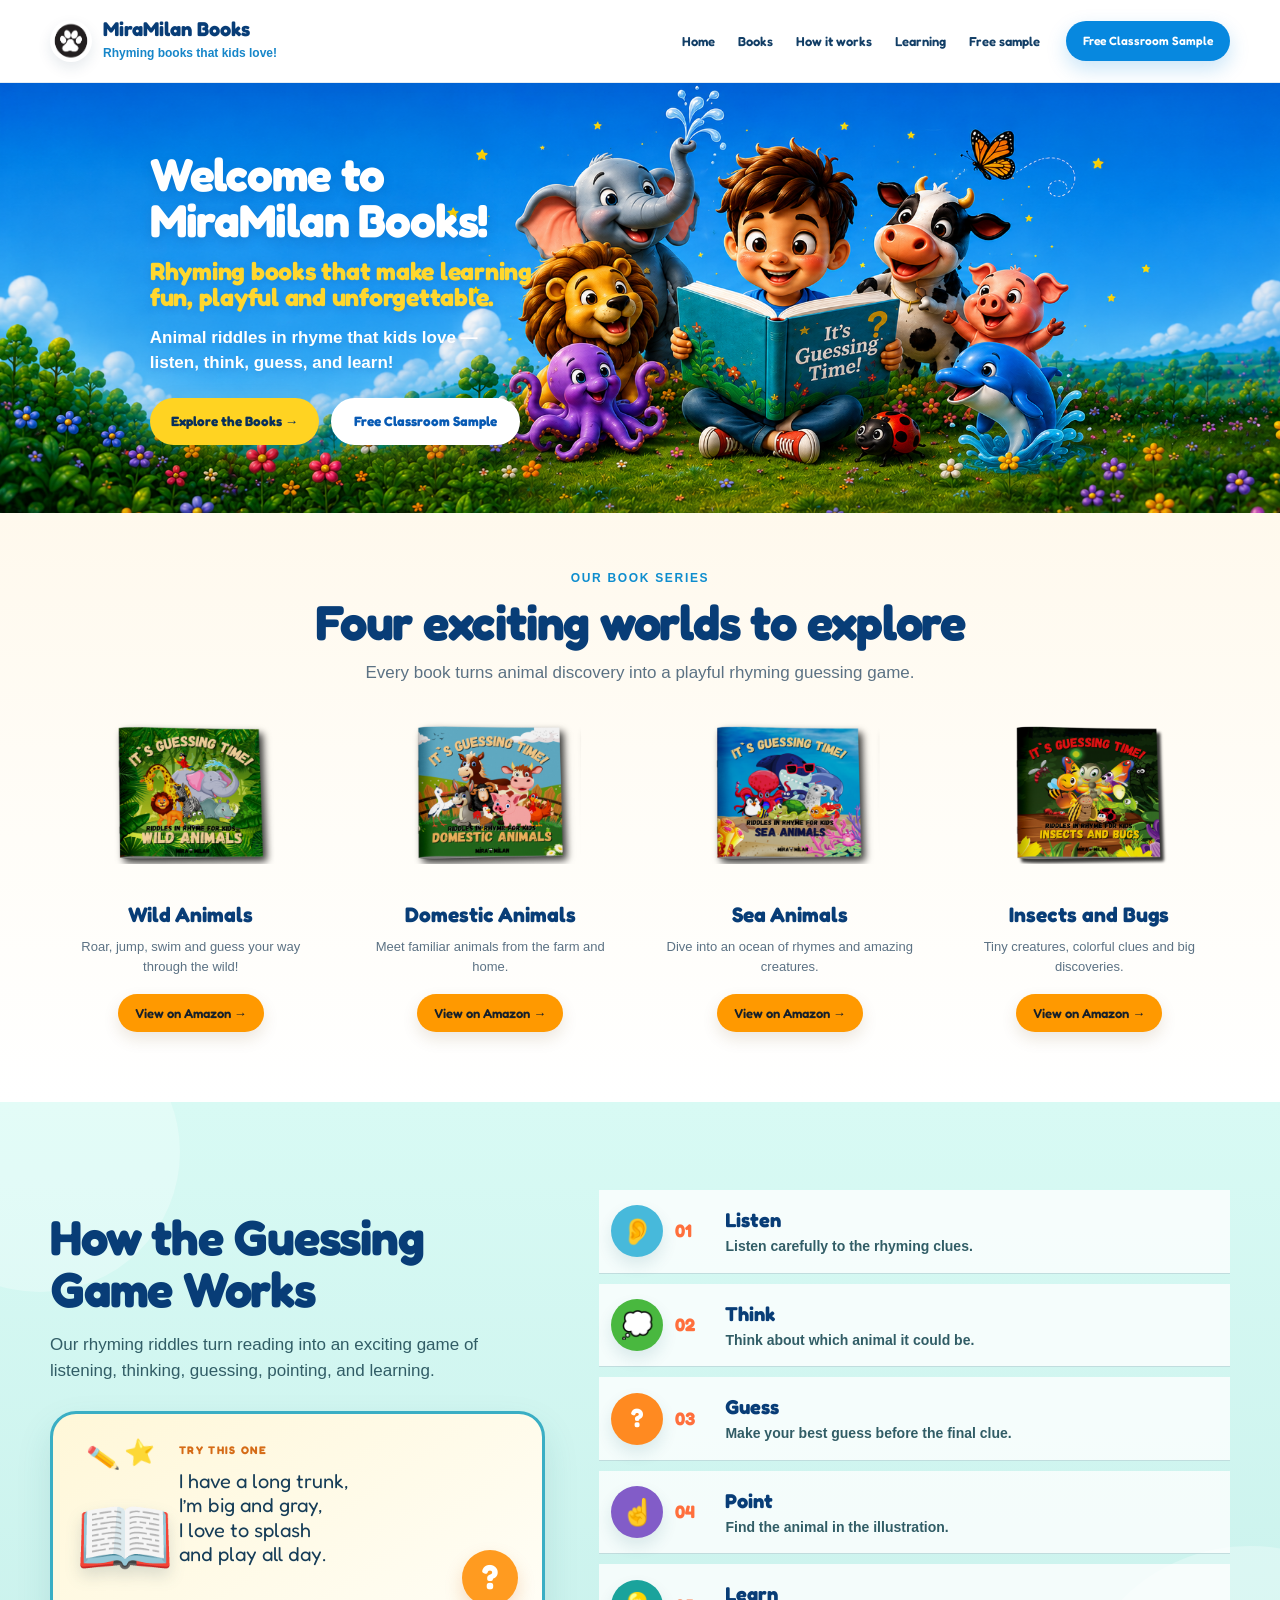
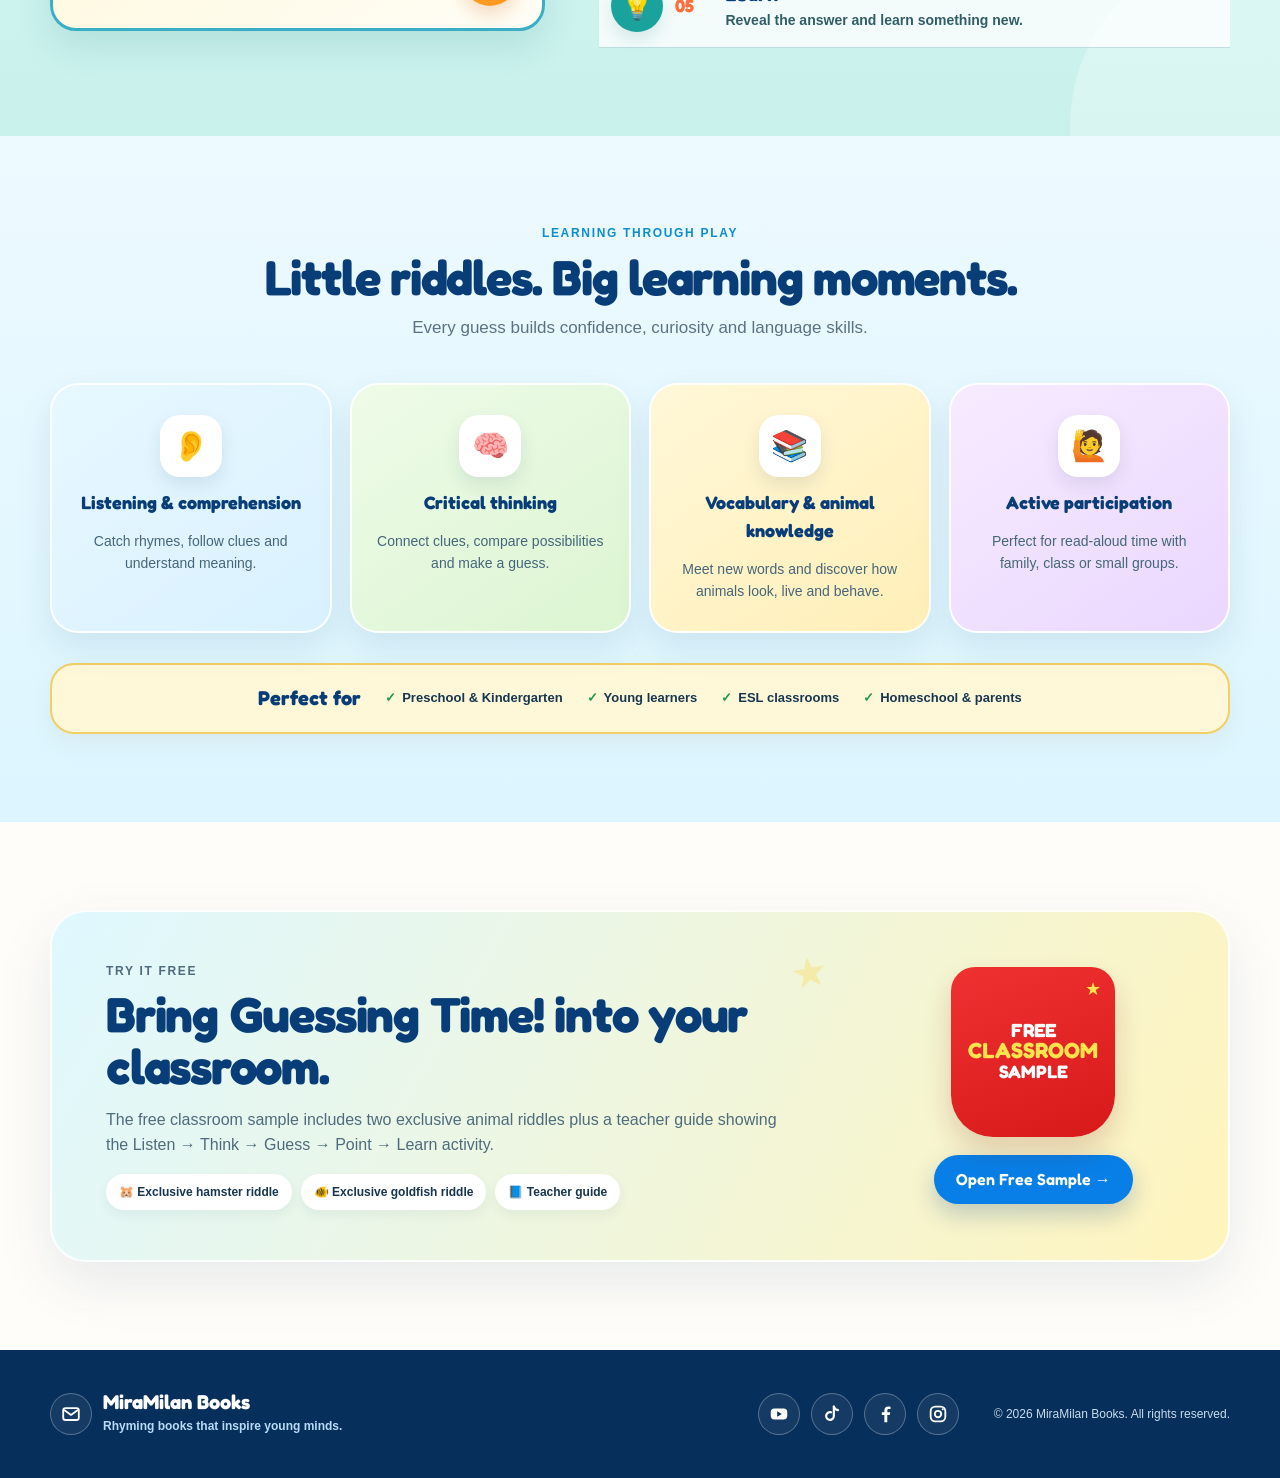
==== index.html @ 11d707a8 "Use MiraMilan logo in site header" ====
<!doctype html>
<html lang="en">
<head>
  <meta charset="utf-8">
  <meta name="viewport" content="width=device-width, initial-scale=1">
  <title>Rhyming Books for Kids | It’s Guessing Time!</title>
  <meta name="description" content="Playful rhyming animal riddles for kids. Listen, think, guess, point and learn with the It's Guessing Time! book series from MiraMilan Books.">
  <meta name="theme-color" content="#0b78d0">
  <meta property="og:title" content="It’s Guessing Time! | MiraMilan Books">
  <meta property="og:description" content="Rhyming animal riddles that turn reading time into a playful guessing game.">
  <link rel="preconnect" href="https://fonts.googleapis.com">
  <link rel="preconnect" href="https://fonts.gstatic.com" crossorigin>
  <link href="https://fonts.googleapis.com/css2?family=Fredoka:wght@500;600;700&display=swap" rel="stylesheet">
  <link rel="stylesheet" href="styles.css">
  <style>
    .hero{min-height:0;height:clamp(430px,31vw,550px);background-color:#078fe3;background-image:url("hero-welcome-final.png");background-size:110%;background-position:0% 20%;background-repeat:no-repeat;overflow:hidden}
    .hero-overlay{background:transparent}
    .hero-content{min-height:100%;height:100%;align-items:center;width:100%;max-width:none;margin:0;padding-left:clamp(148px,11.7vw,202px);padding-right:24px}
    .hero-copy{width:min(492px,33vw);padding:18px 0;transform:none}
    .hero h1{font-family:"Fredoka","Trebuchet MS",Arial,sans-serif;font-size:clamp(46px,3.6vw,60px);font-weight:700;line-height:1;margin:0;color:#fff;letter-spacing:-.025em;text-shadow:0 3px 12px rgba(0,55,120,.18)}
    .hero h2{font-family:"Fredoka","Trebuchet MS",Arial,sans-serif;font-size:clamp(24px,1.95vw,32px);font-weight:700;line-height:1.08;color:#ffd72e;margin:14px 0 15px;letter-spacing:-.01em;text-shadow:0 2px 8px rgba(0,55,120,.15)}
    .hero-text{font-size:17px;font-weight:700;line-height:1.45;max-width:440px;color:#fff;margin:0;text-shadow:0 2px 6px rgba(0,55,120,.12)}
    .hero-actions{margin:22px 0 0;gap:12px}
    .hero .button{font-family:"Fredoka","Trebuchet MS",Arial,sans-serif;font-size:13.5px;font-weight:700;min-height:47px;padding:11px 21px}
    .hero .primary{background:#ffd322;color:#082f5b;box-shadow:0 10px 24px rgba(82,75,0,.18)}
    .hero .glass{background:#fff;color:#075ab4;border:2px solid #fff;backdrop-filter:none;box-shadow:0 8px 20px rgba(0,62,130,.12)}
    .header-logo{display:block;width:42px;height:42px;flex:0 0 42px;object-fit:contain;border-radius:50%;box-shadow:0 6px 14px rgba(20,55,85,.10)}
    .playful-steps{gap:10px}
    .playful-steps article{grid-template-columns:64px 50px 1fr;padding:15px 12px;background:rgba(255,255,255,.78)}
    .playful-steps .step-icon{width:52px;height:52px;font-size:26px}
    .playful-steps i{font-size:18px;font-weight:700}
    .playful-steps b{font-size:20px;font-weight:700}
    .playful-steps p{font-size:14px;font-weight:600;line-height:1.4}
    .footer-mail-icon{flex:0 0 42px}
    @media(min-width:1001px){
      .books.section{padding:56px 0 70px}
      .books .section-head{margin-bottom:4px}
      .books .book-grid{margin-top:0}
      .books .cover-link{height:205px;max-width:340px;overflow:visible}
      .books .book-cover-image{max-height:none;height:590px;width:auto;transform:translateX(10px)}
      .books .cover-link:hover .book-cover-image{transform:translateX(10px) translateY(-6px) scale(1.01)}
      .books .book-card h3{margin:4px 0 5px}
    }
    @media(max-width:1000px){.hero{height:520px;background-position:57% center}.hero-content{width:min(1180px,calc(100% - 38px));max-width:1180px;margin:auto;padding-left:0;padding-right:0}.hero-copy{width:44%;max-width:440px;transform:none}.hero h1{font-size:46px}.hero h2{font-size:26px}.hero-text{font-size:16px}.hero-overlay{background:linear-gradient(90deg,rgba(0,106,205,.16),rgba(0,106,205,.03) 48%,transparent 68%)}}
    @media(max-width:680px){.header-logo{width:36px;height:36px;flex-basis:36px}.hero{height:620px;background-size:auto 100%;background-position:62% center}.hero-overlay{background:linear-gradient(180deg,rgba(0,93,181,.82) 0%,rgba(0,93,181,.67) 48%,rgba(0,93,181,.22) 75%,transparent 100%)}.hero-content{align-items:flex-start}.hero-copy{width:100%;max-width:390px;padding-top:58px}.hero h1{font-size:42px}.hero h2{font-size:26px}.hero-text{font-size:16px}.hero-actions .button{width:auto;max-width:none}.playful-steps article{grid-template-columns:54px 42px 1fr;padding:12px 6px}.playful-steps .step-icon{width:44px;height:44px;font-size:22px}.playful-steps b{font-size:18px}.playful-steps p{font-size:13px}}
  </style>
</head>
<body>
<a class="skip-link" href="#main">Skip to content</a>
<header class="site-header">
  <div class="wrap nav-wrap">
    <a class="brand" href="#top" aria-label="MiraMilan Books home">
      <img class="header-logo" src="miramilan-logo.png.png" alt="" aria-hidden="true">
      <span><strong>MiraMilan Books</strong><small>Rhyming books that kids love!</small></span>
    </a>
    <nav aria-label="Primary navigation">
      <a href="#top">Home</a><a href="#books">Books</a><a href="#how">How it works</a><a href="#learning">Learning</a><a href="#sample">Free sample</a>
    </nav>
    <a class="nav-cta" href="#sample">Free Classroom Sample</a>
  </div>
</header>

<main id="main">
<section class="hero" id="top">
  <div class="hero-overlay"></div>
  <div class="wrap hero-content">
    <div class="hero-copy">
      <h1>Welcome to<br>MiraMilan Books!</h1>
      <h2>Rhyming books that make learning fun, playful and unforgettable.</h2>
      <p class="hero-text">Animal riddles in rhyme that kids love —<br>listen, think, guess, and learn!</p>
      <div class="hero-actions">
        <a class="button primary" href="#books">Explore the Books →</a>
        <a class="button glass" href="#sample">Free Classroom Sample</a>
      </div>
    </div>
  </div>
</section>

<section class="books section" id="books">
  <div class="wrap">
    <div class="section-head"><p>OUR BOOK SERIES</p><h2>Four exciting worlds to explore</h2><span>Every book turns animal discovery into a playful rhyming guessing game.</span></div>
    <div class="book-grid" id="book-grid"></div>
  </div>
</section>

<section class="how section" id="how">
  <div class="wrap how-playful">
    <div class="how-intro">
      <h2>How the Guessing Game Works</h2>
      <p class="lead">Our rhyming riddles turn reading into an exciting game of listening, thinking, guessing, pointing, and learning.</p>
      <div class="how-scene" aria-label="Example animal riddle">
        <div class="book-emoji" aria-hidden="true">📖</div>
        <div class="scene-riddle">
          <small>TRY THIS ONE</small>
          <p>I have a long trunk,<br>I’m big and gray,<br>I love to splash<br>and play all day.</p>
          <strong>?</strong>
        </div>
        <div class="scene-tools" aria-hidden="true">✏️ ⭐</div>
      </div>
    </div>
    <div class="step-list playful-steps">
      <article><span class="step-icon listen" aria-hidden="true">👂</span><i>01</i><div><b>Listen</b><p>Listen carefully to the rhyming clues.</p></div></article>
      <article><span class="step-icon think" aria-hidden="true">💭</span><i>02</i><div><b>Think</b><p>Think about which animal it could be.</p></div></article>
      <article><span class="step-icon guess" aria-hidden="true">?</span><i>03</i><div><b>Guess</b><p>Make your best guess before the final clue.</p></div></article>
      <article><span class="step-icon point" aria-hidden="true">☝️</span><i>04</i><div><b>Point</b><p>Find the animal in the illustration.</p></div></article>
      <article><span class="step-icon learn" aria-hidden="true">💡</span><i>05</i><div><b>Learn</b><p>Reveal the answer and learn something new.</p></div></article>
    </div>
  </div>
</section>

<section class="learning section" id="learning">
  <div class="wrap">
    <div class="section-head"><p>LEARNING THROUGH PLAY</p><h2>Little riddles. Big learning moments.</h2><span>Every guess builds confidence, curiosity and language skills.</span></div>
    <div class="learning-grid">
      <article><span class="learning-icon" aria-hidden="true">👂</span><h3>Listening & comprehension</h3><p>Catch rhymes, follow clues and understand meaning.</p></article>
      <article><span class="learning-icon" aria-hidden="true">🧠</span><h3>Critical thinking</h3><p>Connect clues, compare possibilities and make a guess.</p></article>
      <article><span class="learning-icon" aria-hidden="true">📚</span><h3>Vocabulary & animal knowledge</h3><p>Meet new words and discover how animals look, live and behave.</p></article>
      <article><span class="learning-icon" aria-hidden="true">🙋</span><h3>Active participation</h3><p>Perfect for read-aloud time with family, class or small groups.</p></article>
    </div>
    <div class="perfect"><strong>Perfect for</strong><span>Preschool & Kindergarten</span><span>Young learners</span><span>ESL classrooms</span><span>Homeschool & parents</span></div>
  </div>
</section>

<section class="sample section" id="sample">
  <div class="wrap sample-box">
    <div>
      <p class="eyebrow">TRY IT FREE</p>
      <h2>Bring Guessing Time! into your classroom.</h2>
      <p>The free classroom sample includes two exclusive animal riddles plus a teacher guide showing the Listen → Think → Guess → Point → Learn activity.</p>
      <div class="sample-tags"><span>🐹 Exclusive hamster riddle</span><span>🐠 Exclusive goldfish riddle</span><span>📘 Teacher guide</span></div>
    </div>
    <div class="sample-action">
      <div class="sample-sheet"><small>FREE</small><b>CLASSROOM</b><strong>SAMPLE</strong><em>★</em></div>
      <a class="button primary" href="free-classroom-sample.pdf.pdf" target="_blank" rel="noopener">Open Free Sample →</a>
    </div>
  </div>
</section>
</main>

<footer>
  <div class="wrap footer-grid">
    <div class="brand footer-brand">
      <a class="social-icon footer-mail-icon" href="mailto:miramilanbooks@gmail.com" aria-label="Email MiraMilan Books" title="Email MiraMilan Books">
        <svg viewBox="0 0 24 24" aria-hidden="true"><rect x="3.5" y="5.5" width="17" height="13" rx="2.5" fill="none" stroke="currentColor" stroke-width="2"/><path d="M5 8l7 5 7-5" fill="none" stroke="currentColor" stroke-width="2" stroke-linecap="round" stroke-linejoin="round"/></svg>
      </a>
      <span><strong>MiraMilan Books</strong><small>Rhyming books that inspire young minds.</small></span>
    </div>
    <div class="social-links" aria-label="MiraMilan Books social media">
      <a class="social-icon" href="https://www.youtube.com/@MiraMilanKidsSongs/shorts" target="_blank" rel="noopener noreferrer" aria-label="YouTube" title="YouTube">
        <svg viewBox="0 0 24 24" aria-hidden="true"><rect x="3" y="6" width="18" height="12" rx="4" fill="currentColor"/><path d="M10 9l5 3-5 3z" fill="#072f5b"/></svg>
      </a>
      <a class="social-icon" href="https://www.tiktok.com/@miramilan_kids_songs" target="_blank" rel="noopener noreferrer" aria-label="TikTok" title="TikTok">
        <svg viewBox="0 0 24 24" aria-hidden="true"><path d="M14 4v10.2a4.2 4.2 0 1 1-3.1-4.05" fill="none" stroke="currentColor" stroke-width="2.4" stroke-linecap="round"/><path d="M14 4c.8 2.3 2.2 3.5 4.5 3.8" fill="none" stroke="currentColor" stroke-width="2.4" stroke-linecap="round"/></svg>
      </a>
      <a class="social-icon" href="https://www.facebook.com/people/Mira-Milan-Books/61555960477186/" target="_blank" rel="noopener noreferrer" aria-label="Facebook" title="Facebook">
        <svg viewBox="0 0 24 24" aria-hidden="true"><path d="M14.5 21v-8h2.7l.4-3h-3.1V8.1c0-.9.3-1.5 1.6-1.5H18V4a25 25 0 0 0-2.5-.1c-2.5 0-4.2 1.5-4.2 4.3V10H8.5v3h2.8v8z" fill="currentColor"/></svg>
      </a>
      <a class="social-icon" href="https://www.instagram.com/miramilan_kids_songs_books/" target="_blank" rel="noopener noreferrer" aria-label="Instagram" title="Instagram">
        <svg viewBox="0 0 24 24" aria-hidden="true"><rect x="4" y="4" width="16" height="16" rx="5" fill="none" stroke="currentColor" stroke-width="2"/><circle cx="12" cy="12" r="3.5" fill="none" stroke="currentColor" stroke-width="2"/><circle cx="17.2" cy="6.8" r="1.1" fill="currentColor"/></svg>
      </a>
    </div>
    <p>© <span id="year"></span> MiraMilan Books. All rights reserved.</p>
  </div>
</footer>
<script src="script.js"></script>
</body>
</html>
---- styles.css ----
:root{
  --navy:#083d77;
  --blue:#0788df;
  --blue2:#19b6ef;
  --orange:#ff9518;
  --cream:#fffaf0;
  --sky:#eaf8ff;
  --ink:#17364f;
  --muted:#5c7284;
  --yellow:#ffd84d;
  --mint:#c8f3e9;
  --shadow:0 18px 45px rgba(18,55,88,.14)
}
*{box-sizing:border-box}
html{scroll-behavior:smooth;scroll-padding-top:82px}
body{margin:0;font-family:"Trebuchet MS","Segoe UI",Arial,sans-serif;color:var(--ink);line-height:1.55;background:#fff}
a{color:inherit}
.wrap{width:min(1180px,calc(100% - 38px));margin:auto}
.skip-link{position:absolute;left:-9999px}
.skip-link:focus{left:16px;top:16px;z-index:100;background:#fff;padding:10px 14px;border-radius:8px}
.site-header{position:sticky;top:0;z-index:30;background:rgba(255,255,255,.97);backdrop-filter:blur(12px);border-bottom:1px solid #e4edf4;box-shadow:0 4px 20px rgba(20,55,85,.04)}
.nav-wrap{min-height:82px;display:flex;align-items:center;gap:26px}
.brand{display:flex;align-items:center;gap:11px;text-decoration:none;margin-right:auto}
.brand-mark{width:42px;height:42px;display:grid;place-items:center;border-radius:50%;background:var(--yellow);color:var(--navy);font-family:"Fredoka","Trebuchet MS",Arial,sans-serif;font-size:25px;font-weight:700;box-shadow:0 6px 14px rgba(255,189,0,.22)}
.brand strong{display:block;color:var(--navy);font-family:"Fredoka","Trebuchet MS",Arial,sans-serif;font-size:20px;line-height:1;font-weight:700}
.brand small{display:block;color:#1686c9;font-weight:800;margin-top:5px;font-size:12px}
nav{display:flex;gap:23px}
nav a{text-decoration:none;font-family:"Fredoka","Trebuchet MS",Arial,sans-serif;font-size:13px;font-weight:600;color:#123e66;transition:.2s}
nav a:hover{color:var(--blue)}
.nav-cta{background:var(--blue);color:#fff;text-decoration:none;font-family:"Fredoka","Trebuchet MS",Arial,sans-serif;font-weight:600;padding:11px 17px;border-radius:999px;font-size:12px;box-shadow:0 8px 20px rgba(7,136,223,.22);transition:.2s}
.nav-cta:hover{transform:translateY(-1px);background:#0679c9}
.hero{position:relative;min-height:670px;background-color:#118fdd;background-image:url("hero-welcome.png.png");background-size:auto 100%;background-position:right center;background-repeat:no-repeat;overflow:hidden}
.hero-overlay{position:absolute;inset:0;background:linear-gradient(90deg,rgba(4,77,151,.94) 0%,rgba(5,102,187,.82) 27%,rgba(0,114,213,.30) 51%,rgba(0,80,150,.05) 68%,rgba(0,0,0,0) 79%)}
.hero-content{position:relative;z-index:2;min-height:670px;display:flex;align-items:center}
.hero-copy{width:min(570px,50%);padding:42px 0}
.kicker,.eyebrow,.section-head p{font-size:12px;letter-spacing:.14em;font-weight:900;color:#0e8dce;margin:0 0 9px}
.hero .kicker{color:#cfefff}
.hero h1,.hero h2,.section-head h2,.how h2,.sample h2,.book-card h3,.learning-grid h3,.step-list b,.perfect strong{
  font-family:"Fredoka","Trebuchet MS",Arial,sans-serif
}
.hero h1{font-size:clamp(52px,5.5vw,78px);line-height:.94;margin:0;color:#fff;letter-spacing:-.045em;text-shadow:0 3px 14px rgba(0,39,87,.18)}
.hero h2{font-size:clamp(30px,3vw,44px);color:#ffd64c;margin:16px 0 20px;line-height:1.02;text-shadow:0 2px 8px rgba(0,39,87,.16)}
.hero-text{font-size:18px;max-width:540px;color:#f4fbff;margin:0}
.hero-actions{display:flex;gap:12px;flex-wrap:wrap;margin:28px 0 22px}
.button{display:inline-flex;align-items:center;justify-content:center;min-height:49px;padding:12px 22px;border-radius:999px;text-decoration:none;font-family:"Fredoka","Trebuchet MS",Arial,sans-serif;font-weight:600;transition:.2s}
.button:hover{transform:translateY(-2px)}
.primary{background:#087fe6;color:#fff;box-shadow:0 10px 25px rgba(0,64,135,.24)}
.hero .primary{background:#ff9518;color:#fff}
.glass{background:rgba(255,255,255,.16);color:#fff;border:2px solid rgba(255,255,255,.72);backdrop-filter:blur(6px)}
.section{padding:88px 0}
.section-head{text-align:center;max-width:780px;margin:0 auto 42px}
.section-head h2,.how h2,.sample h2{font-size:clamp(34px,4vw,49px);font-weight:700;line-height:1.05;color:var(--navy);margin:5px 0 12px;letter-spacing:-.025em}
.section-head span,.lead{color:var(--muted);font-size:17px}

/* Books */
.books{background:linear-gradient(180deg,#fff9ed 0%,#fffdf8 55%,#fff 100%)}
.book-grid{display:grid;grid-template-columns:repeat(4,1fr);gap:18px;align-items:start}
.book-card{text-align:center;display:flex;flex-direction:column;align-items:center;min-width:0}
.cover-link{display:flex;width:100%;max-width:315px;height:435px;align-items:center;justify-content:center;text-decoration:none;background:transparent}
.book-cover-image{display:block;max-width:100%;max-height:100%;width:auto;height:auto;object-fit:contain;background:transparent;border:0;border-radius:0;box-shadow:none;transition:transform .25s ease}
.cover-link:hover .book-cover-image{transform:translateY(-7px) scale(1.015)}
.book-card h3{margin:16px 0 5px;color:var(--navy);font-size:21px;font-weight:700}
.book-card p{margin:0;max-width:250px;color:var(--muted);font-size:13px;min-height:42px}
.book-buy{display:inline-flex;margin-top:15px;padding:9px 17px;border-radius:999px;background:#ff9900;color:#17202a;text-decoration:none;font-family:"Fredoka","Trebuchet MS",Arial,sans-serif;font-size:13px;font-weight:600;box-shadow:0 7px 16px rgba(105,70,15,.13);transition:.2s}
.book-buy:hover{transform:translateY(-2px);box-shadow:0 10px 22px rgba(105,70,15,.2)}

/* How it works */
.how{background:linear-gradient(180deg,#d8faf4 0%,#c9f1ec 100%);position:relative;overflow:hidden}
.how:before,.how:after{content:"";position:absolute;border-radius:50%;background:rgba(255,255,255,.28);pointer-events:none}
.how:before{width:280px;height:280px;left:-100px;top:-90px}
.how:after{width:360px;height:360px;right:-150px;bottom:-170px}
.how-playful{position:relative;z-index:1;display:grid;grid-template-columns:.88fr 1.12fr;gap:54px;align-items:center}
.how-intro h2{max-width:470px;margin-bottom:14px}
.how-intro .lead{max-width:470px;color:#315d66}
.how-scene{margin-top:26px;position:relative;min-height:220px;background:linear-gradient(145deg,#fff7d8,#fffef7);border:3px solid #3aaec4;border-radius:26px;padding:28px 24px 24px 126px;box-shadow:0 16px 35px rgba(25,105,117,.13);overflow:hidden}
.book-emoji{position:absolute;left:22px;bottom:28px;font-size:80px;filter:drop-shadow(0 8px 8px rgba(30,70,80,.16))}
.scene-riddle small{display:block;font-family:"Fredoka","Trebuchet MS",Arial,sans-serif;font-size:11px;font-weight:700;letter-spacing:.12em;color:#d56b16}
.scene-riddle p{font-family:"Fredoka","Trebuchet MS",Arial,sans-serif;font-size:20px;line-height:1.22;color:#163d58;margin:10px 0 0}
.scene-riddle strong{position:absolute;right:24px;bottom:22px;width:56px;height:56px;display:grid;place-items:center;border-radius:50%;background:#ff9b20;color:#fff;font-family:"Fredoka","Trebuchet MS",Arial,sans-serif;font-size:34px;box-shadow:0 9px 18px rgba(214,101,20,.22)}
.scene-tools{position:absolute;left:34px;top:22px;font-size:25px;transform:rotate(-9deg)}
.playful-steps{display:grid;gap:8px}
.playful-steps article{display:grid;grid-template-columns:58px 46px 1fr;align-items:center;background:rgba(255,255,255,.7);border:0;border-bottom:1px solid rgba(7,107,116,.22);border-radius:0;padding:12px 8px;box-shadow:none;transition:.2s}
.playful-steps article:hover{transform:translateX(5px);background:rgba(255,255,255,.9)}
.step-icon{width:46px;height:46px;border-radius:50%;display:grid;place-items:center;font-size:24px;box-shadow:0 8px 16px rgba(24,90,105,.12)}
.step-icon.listen{background:#47b9db}
.step-icon.think{background:#49b83f}
.step-icon.guess{background:#ff8a21;color:#fff;font-family:"Fredoka","Trebuchet MS",Arial,sans-serif;font-weight:700;font-size:28px}
.step-icon.point{background:#825cc8}
.step-icon.learn{background:#1aa39c}
.playful-steps i{font-style:normal;font-family:"Fredoka","Trebuchet MS",Arial,sans-serif;font-size:16px;color:#ff6f3c;font-weight:700}
.playful-steps b{font-size:18px;color:var(--navy);font-weight:700}
.playful-steps p{margin:1px 0;color:#315d66;font-size:13px}

/* Learning */
.learning{background:linear-gradient(180deg,#edfaff 0%,#dcf5ff 100%)}
.learning-grid{display:grid;grid-template-columns:repeat(4,1fr);gap:18px}
.learning-grid article{border-radius:28px;padding:30px 23px 28px;text-align:center;border:2px solid rgba(255,255,255,.9);box-shadow:0 15px 34px rgba(22,80,111,.10);transition:.22s}
.learning-grid article:nth-child(1){background:linear-gradient(145deg,#e7f8ff,#d9f1ff)}
.learning-grid article:nth-child(2){background:linear-gradient(145deg,#eefbe8,#dcf5d2)}
.learning-grid article:nth-child(3){background:linear-gradient(145deg,#fff7d8,#ffefb8)}
.learning-grid article:nth-child(4){background:linear-gradient(145deg,#f7ebff,#ead7ff)}
.learning-grid article:hover{transform:translateY(-5px)}
.learning-icon{width:62px;height:62px;border-radius:20px;display:grid;place-items:center;margin:0 auto 12px;background:#fff;color:#087fc9;font-size:30px;box-shadow:0 8px 18px rgba(22,55,83,.10)}
.learning-grid h3{font-size:18px;color:var(--navy);margin:10px 0 8px;font-weight:700}
.learning-grid p{font-size:14px;color:#46667b;margin-bottom:0}
.perfect{margin-top:30px;background:#fff8d8;border:2px solid #f1cf66;border-radius:24px;padding:18px 25px;display:flex;align-items:center;justify-content:center;gap:13px 24px;flex-wrap:wrap;box-shadow:0 10px 24px rgba(121,91,20,.06)}
.perfect strong{color:var(--navy);font-size:20px;font-weight:700}
.perfect span{font-weight:850;font-size:13px}
.perfect span:before{content:"✓";color:#219653;margin-right:6px}

/* Sample */
.sample{background:#fffdf9}
.sample-box{position:relative;overflow:hidden;background:linear-gradient(120deg,#dff8ff 0%,#fff4bd 100%);border-radius:36px;padding:50px 54px;display:grid;grid-template-columns:1.45fr .55fr;align-items:center;gap:45px;box-shadow:0 20px 55px rgba(16,71,104,.10);border:2px solid rgba(255,255,255,.85)}
.sample-box:before{content:"★";position:absolute;right:34%;top:28px;font-size:42px;color:rgba(255,196,0,.22);transform:rotate(-10deg)}
.sample-box p{color:#4f6b7c;max-width:680px}
.sample-tags{display:flex;gap:9px;flex-wrap:wrap}
.sample-tags span{background:#fff;padding:9px 13px;border-radius:999px;font-size:12px;font-weight:850;box-shadow:0 5px 13px rgba(22,55,83,.06)}
.sample-action{text-align:center}
.sample-sheet{position:relative;margin:0 auto 18px;background:linear-gradient(160deg,#ef3131,#d81919);color:#fff;width:164px;min-height:170px;padding:22px 9px 27px;border-radius:24px 24px 42px 42px;display:flex;flex-direction:column;justify-content:center;line-height:1.02;box-shadow:0 14px 28px rgba(120,20,20,.18);font-family:"Fredoka","Trebuchet MS",Arial,sans-serif}
.sample-sheet small{font-size:19px;font-weight:700}
.sample-sheet b{color:#ffe34f;font-size:22px}
.sample-sheet strong{font-size:18px}
.sample-sheet em{position:absolute;right:14px;top:12px;font-style:normal;color:#ffe34f;font-size:18px}

/* Footer */
footer{background:#072f5b;color:#fff;padding:42px 0}
.footer-grid{display:grid;grid-template-columns:1fr auto auto;gap:35px;align-items:center}
.footer-brand{margin:0}
.footer-brand strong{color:#fff}
.footer-brand small{color:#b9dbf7}
.footer-brand .brand-mark{width:38px;height:38px}
.social-links{display:flex;gap:11px;align-items:center;justify-content:center}
.social-icon{width:42px;height:42px;border-radius:50%;display:grid;place-items:center;color:#fff;border:1px solid rgba(255,255,255,.28);background:rgba(255,255,255,.06);transition:.2s;text-decoration:none}
.social-icon svg{width:22px;height:22px;display:block}
.social-icon:hover{transform:translateY(-3px);background:#fff;color:#082f5c;box-shadow:0 8px 18px rgba(0,0,0,.16)}
.footer-grid p{font-size:12px;color:#c9dbeb;margin:0}

@media(max-width:1000px){
  nav{display:none}
  .hero{background-size:auto 100%;background-position:70% center}
  .hero-overlay{background:linear-gradient(90deg,rgba(4,77,151,.94),rgba(5,103,188,.68) 54%,rgba(0,80,150,.12) 100%)}
  .hero-copy{width:60%}
  .book-grid,.learning-grid{grid-template-columns:repeat(2,1fr)}
  .cover-link{max-width:330px;height:440px}
  .how-playful{grid-template-columns:1fr;gap:38px}
  .how-intro{max-width:720px;margin:auto}
  .playful-steps{max-width:760px;width:100%;margin:auto}
  .sample-box{grid-template-columns:1fr}
  .footer-grid{grid-template-columns:1fr;text-align:left}
  .social-links{justify-content:flex-start}
}

@media(max-width:680px){
  .wrap{width:min(100% - 28px,1180px)}
  .nav-wrap{min-height:72px}
  .brand strong{font-size:18px}
  .brand small{display:none}
  .nav-cta{display:none}
  .brand-mark{width:36px;height:36px;font-size:21px}
  .hero{min-height:660px;background-size:auto 100%;background-position:65% center}
  .hero-overlay{background:linear-gradient(180deg,rgba(5,77,147,.94) 0%,rgba(5,90,162,.88) 49%,rgba(4,72,132,.42) 74%,rgba(4,65,120,.16) 100%)}
  .hero-content{min-height:660px;align-items:flex-start}
  .hero-copy{width:100%;padding-top:74px;max-width:520px}
  .hero h1{font-size:50px;max-width:360px}
  .hero h2{font-size:30px;max-width:360px}
  .hero-text{font-size:16px;max-width:430px}
  .hero-actions{margin-top:22px}
  .hero-actions .button{width:100%;max-width:310px}
  .section{padding:66px 0}
  .book-grid,.learning-grid{grid-template-columns:1fr}
  .book-card{max-width:360px;margin:auto}
  .cover-link{max-width:330px;height:445px}
  .book-card p{min-height:0}
  .how-scene{padding:112px 22px 24px;min-height:300px}
  .book-emoji{left:24px;top:22px;bottom:auto;font-size:70px}
  .scene-tools{left:108px;top:35px}
  .playful-steps article{grid-template-columns:52px 38px 1fr;padding:11px 4px}
  .step-icon{width:42px;height:42px;font-size:21px}
  .sample-box{padding:34px 23px}
  .perfect{justify-content:flex-start}
  .section-head h2,.how h2,.sample h2{font-size:36px}
  .footer-grid{gap:22px}
}
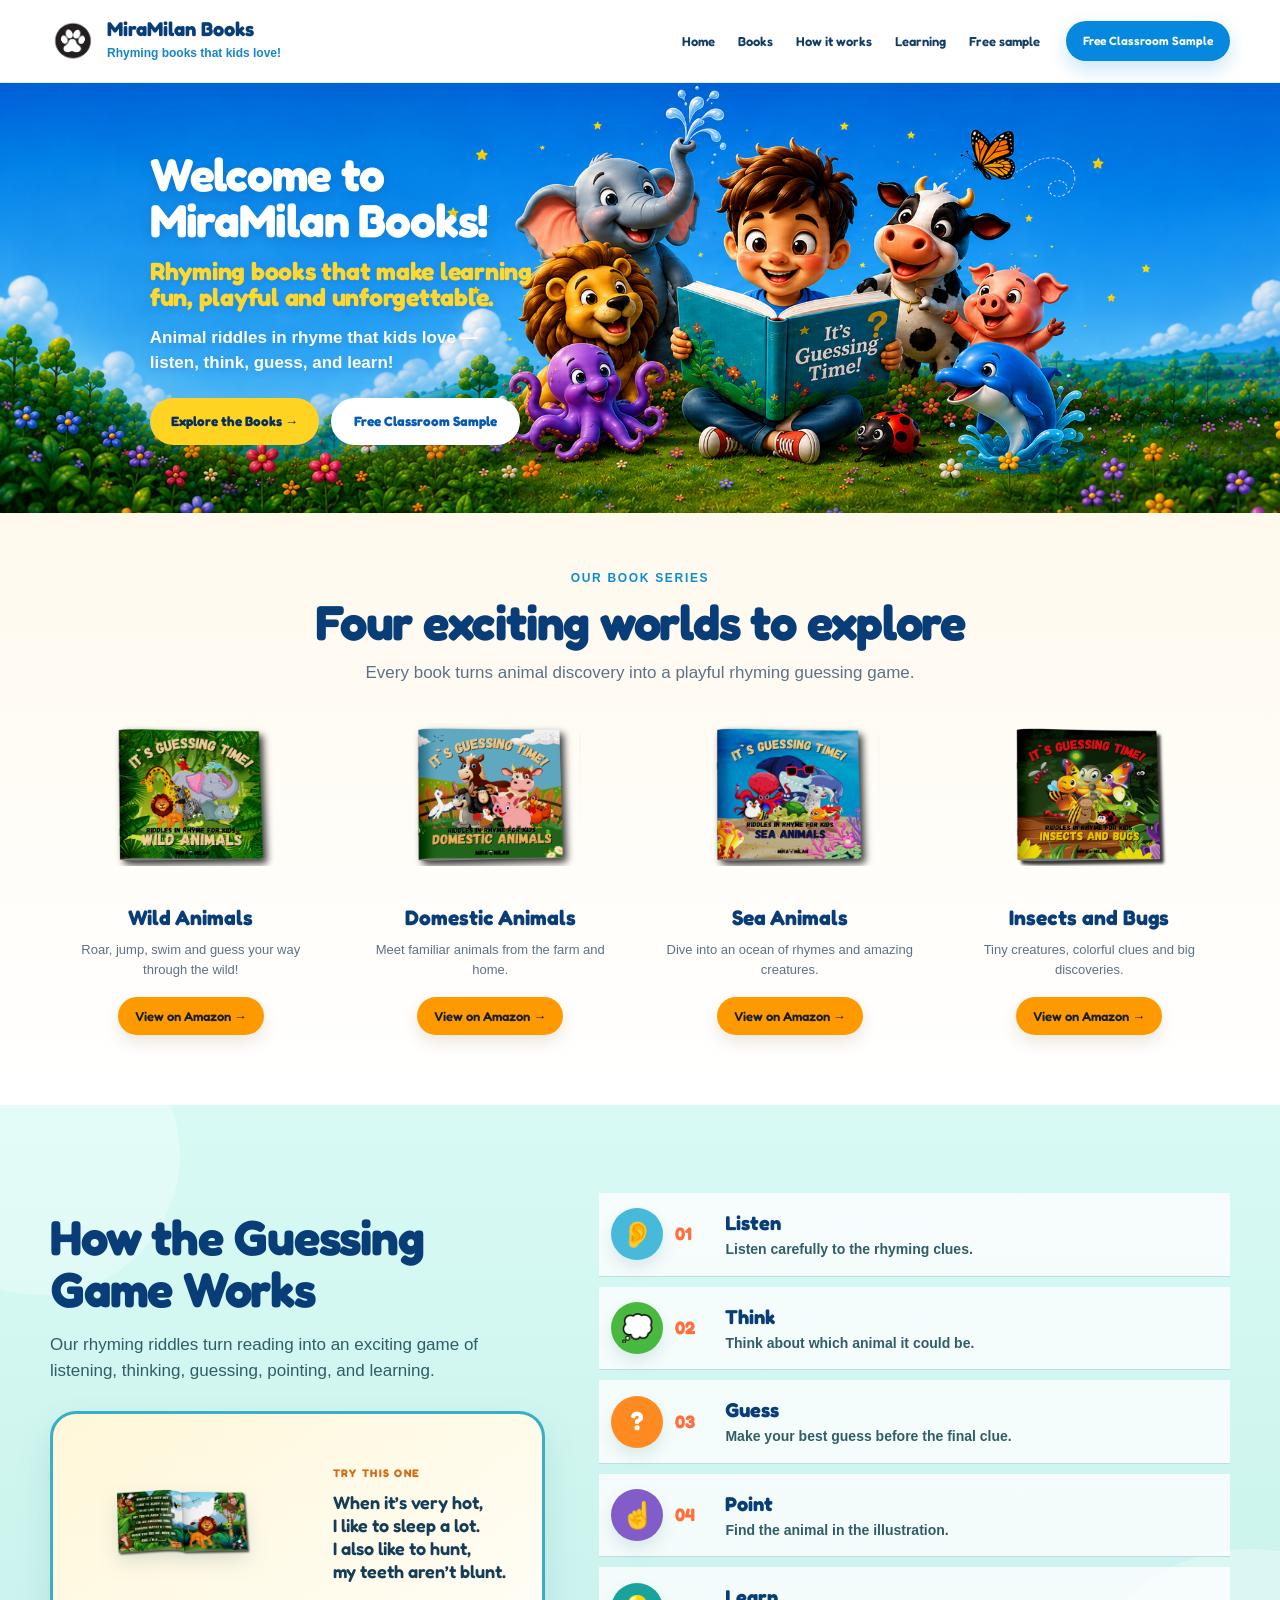
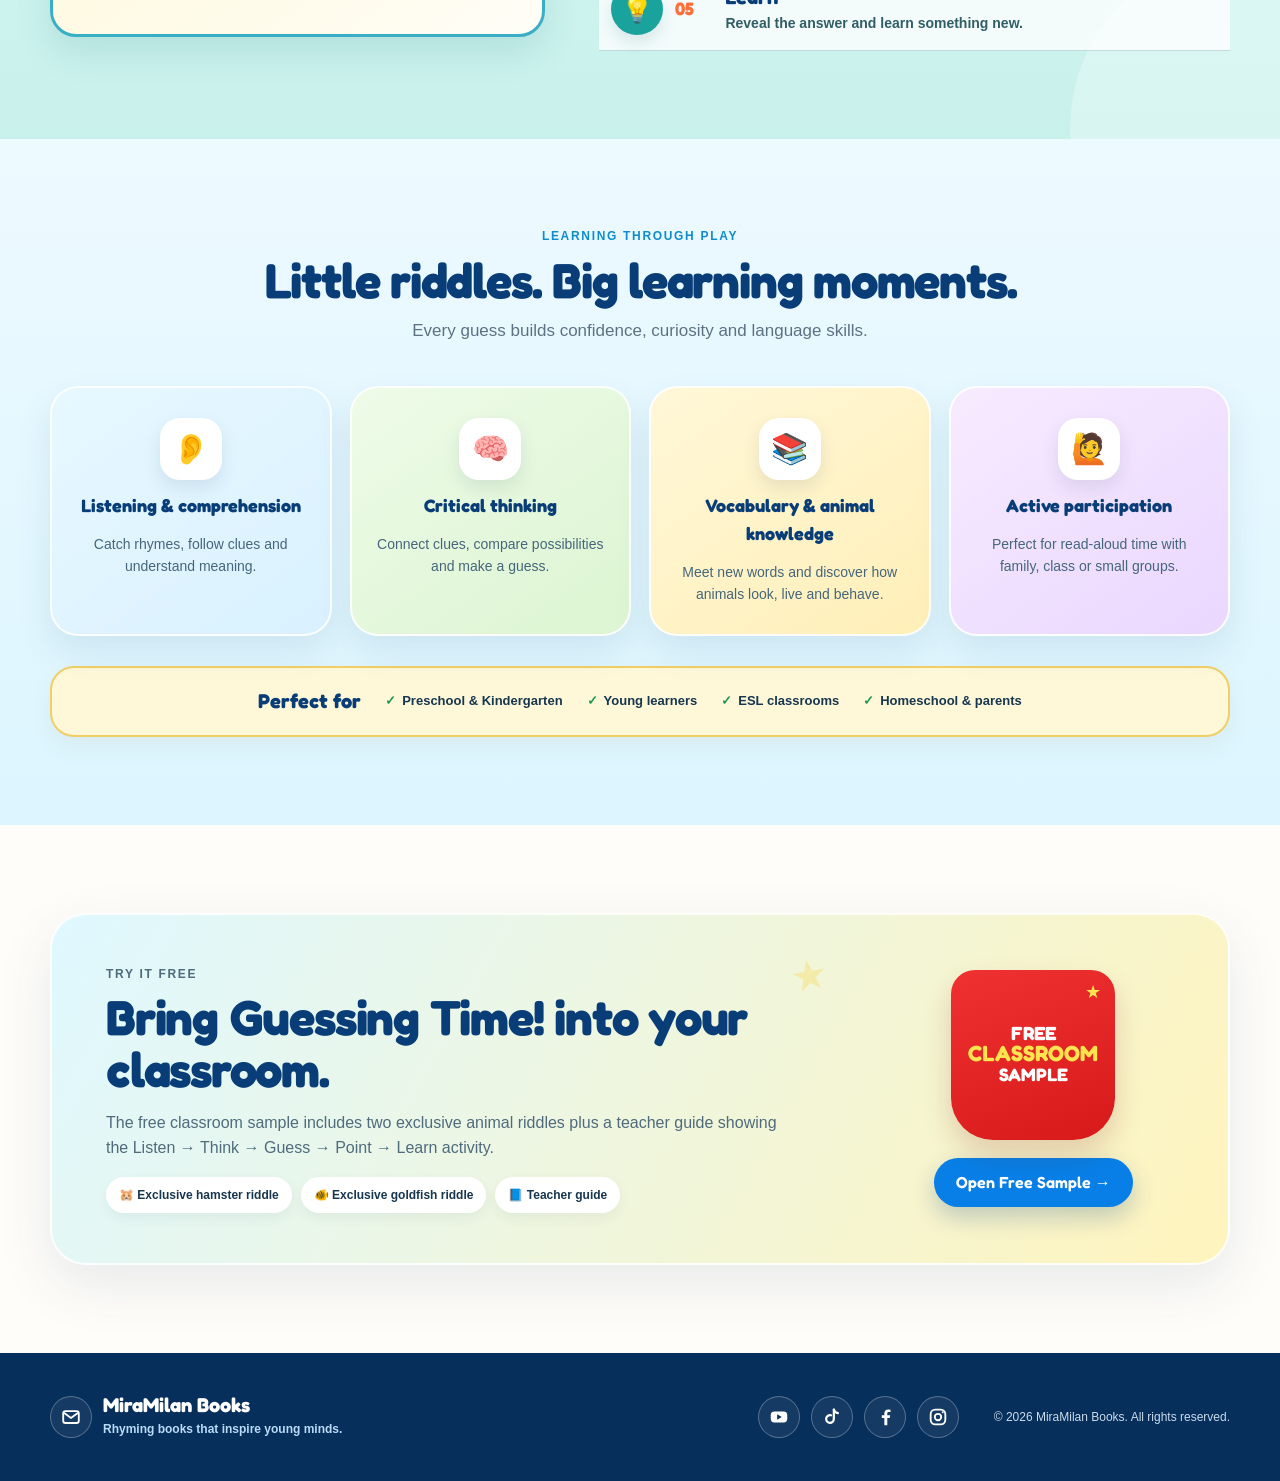
==== commit 91702666: "Finalize header logo, real book riddle, and cover sizing" ====
--- a/index.html
+++ b/index.html
@@ -24,7 +24,7 @@
     .hero .button{font-family:"Fredoka","Trebuchet MS",Arial,sans-serif;font-size:13.5px;font-weight:700;min-height:47px;padding:11px 21px}
     .hero .primary{background:#ffd322;color:#082f5b;box-shadow:0 10px 24px rgba(82,75,0,.18)}
     .hero .glass{background:#fff;color:#075ab4;border:2px solid #fff;backdrop-filter:none;box-shadow:0 8px 20px rgba(0,62,130,.12)}
-    .header-logo{display:block;width:42px;height:42px;flex:0 0 42px;object-fit:contain;border-radius:50%;box-shadow:0 6px 14px rgba(20,55,85,.10)}
+    .header-logo{display:block;width:46px;height:46px;object-fit:contain;flex:0 0 46px}
     .playful-steps{gap:10px}
     .playful-steps article{grid-template-columns:64px 50px 1fr;padding:15px 12px;background:rgba(255,255,255,.78)}
     .playful-steps .step-icon{width:52px;height:52px;font-size:26px}
@@ -32,17 +32,23 @@
     .playful-steps b{font-size:20px;font-weight:700}
     .playful-steps p{font-size:14px;font-weight:600;line-height:1.4}
     .footer-mail-icon{flex:0 0 42px}
+    .how-scene.riddle-showcase{display:grid;grid-template-columns:minmax(0,1.12fr) minmax(165px,.88fr);align-items:center;gap:18px;min-height:220px;padding:18px 20px;overflow:hidden}
+    .open-book-visual{display:flex;align-items:center;justify-content:center;min-width:0;height:184px}
+    .open-book-image{display:block;width:100%;height:100%;object-fit:contain;filter:drop-shadow(0 8px 10px rgba(30,70,80,.15))}
+    .riddle-showcase .scene-riddle{min-width:0;padding-right:2px}
+    .riddle-showcase .scene-riddle small{font-size:11px;font-weight:700;letter-spacing:.12em}
+    .riddle-showcase .scene-riddle p{font-family:"Fredoka","Trebuchet MS",Arial,sans-serif;font-size:18px;font-weight:600;line-height:1.28;color:#163d58;margin:9px 0 0}
     @media(min-width:1001px){
       .books.section{padding:56px 0 70px}
       .books .section-head{margin-bottom:4px}
       .books .book-grid{margin-top:0}
-      .books .cover-link{height:205px;max-width:340px;overflow:visible}
-      .books .book-cover-image{max-height:none;height:590px;width:auto;transform:translateX(10px)}
+      .books .cover-link{height:208px;max-width:345px;overflow:visible}
+      .books .book-cover-image{max-height:none;height:625px;width:auto;transform:translateX(10px)}
       .books .cover-link:hover .book-cover-image{transform:translateX(10px) translateY(-6px) scale(1.01)}
       .books .book-card h3{margin:4px 0 5px}
     }
     @media(max-width:1000px){.hero{height:520px;background-position:57% center}.hero-content{width:min(1180px,calc(100% - 38px));max-width:1180px;margin:auto;padding-left:0;padding-right:0}.hero-copy{width:44%;max-width:440px;transform:none}.hero h1{font-size:46px}.hero h2{font-size:26px}.hero-text{font-size:16px}.hero-overlay{background:linear-gradient(90deg,rgba(0,106,205,.16),rgba(0,106,205,.03) 48%,transparent 68%)}}
-    @media(max-width:680px){.header-logo{width:36px;height:36px;flex-basis:36px}.hero{height:620px;background-size:auto 100%;background-position:62% center}.hero-overlay{background:linear-gradient(180deg,rgba(0,93,181,.82) 0%,rgba(0,93,181,.67) 48%,rgba(0,93,181,.22) 75%,transparent 100%)}.hero-content{align-items:flex-start}.hero-copy{width:100%;max-width:390px;padding-top:58px}.hero h1{font-size:42px}.hero h2{font-size:26px}.hero-text{font-size:16px}.hero-actions .button{width:auto;max-width:none}.playful-steps article{grid-template-columns:54px 42px 1fr;padding:12px 6px}.playful-steps .step-icon{width:44px;height:44px;font-size:22px}.playful-steps b{font-size:18px}.playful-steps p{font-size:13px}}
+    @media(max-width:680px){.hero{height:620px;background-size:auto 100%;background-position:62% center}.hero-overlay{background:linear-gradient(180deg,rgba(0,93,181,.82) 0%,rgba(0,93,181,.67) 48%,rgba(0,93,181,.22) 75%,transparent 100%)}.hero-content{align-items:flex-start}.hero-copy{width:100%;max-width:390px;padding-top:58px}.hero h1{font-size:42px}.hero h2{font-size:26px}.hero-text{font-size:16px}.hero-actions .button{width:auto;max-width:none}.header-logo{width:40px;height:40px;flex-basis:40px}.playful-steps article{grid-template-columns:54px 42px 1fr;padding:12px 6px}.playful-steps .step-icon{width:44px;height:44px;font-size:22px}.playful-steps b{font-size:18px}.playful-steps p{font-size:13px}.how-scene.riddle-showcase{grid-template-columns:46% 54%;gap:10px;padding:14px 14px;min-height:220px}.open-book-visual{height:152px}.riddle-showcase .scene-riddle p{font-size:14px;line-height:1.3}.riddle-showcase .scene-riddle small{font-size:9px}}
   </style>
 </head>
 <body>
@@ -50,7 +56,7 @@
 <header class="site-header">
   <div class="wrap nav-wrap">
     <a class="brand" href="#top" aria-label="MiraMilan Books home">
-      <img class="header-logo" src="miramilan-logo.png.png" alt="" aria-hidden="true">
+      <img class="header-logo" src="miramilan-logo.png.png" alt="MiraMilan Books logo">
       <span><strong>MiraMilan Books</strong><small>Rhyming books that kids love!</small></span>
     </a>
     <nav aria-label="Primary navigation">
@@ -88,14 +94,14 @@
     <div class="how-intro">
       <h2>How the Guessing Game Works</h2>
       <p class="lead">Our rhyming riddles turn reading into an exciting game of listening, thinking, guessing, pointing, and learning.</p>
-      <div class="how-scene" aria-label="Example animal riddle">
-        <div class="book-emoji" aria-hidden="true">📖</div>
+      <div class="how-scene riddle-showcase" aria-label="Example animal riddle from It's Guessing Time!">
+        <div class="open-book-visual">
+          <img class="open-book-image" src="open-book-riddle.png.png" alt="Open MiraMilan Books riddle book">
+        </div>
         <div class="scene-riddle">
           <small>TRY THIS ONE</small>
-          <p>I have a long trunk,<br>I’m big and gray,<br>I love to splash<br>and play all day.</p>
-          <strong>?</strong>
+          <p>When it’s very hot,<br>I like to sleep a lot.<br>I also like to hunt,<br>my teeth aren’t blunt.</p>
         </div>
-        <div class="scene-tools" aria-hidden="true">✏️ ⭐</div>
       </div>
     </div>
     <div class="step-list playful-steps">
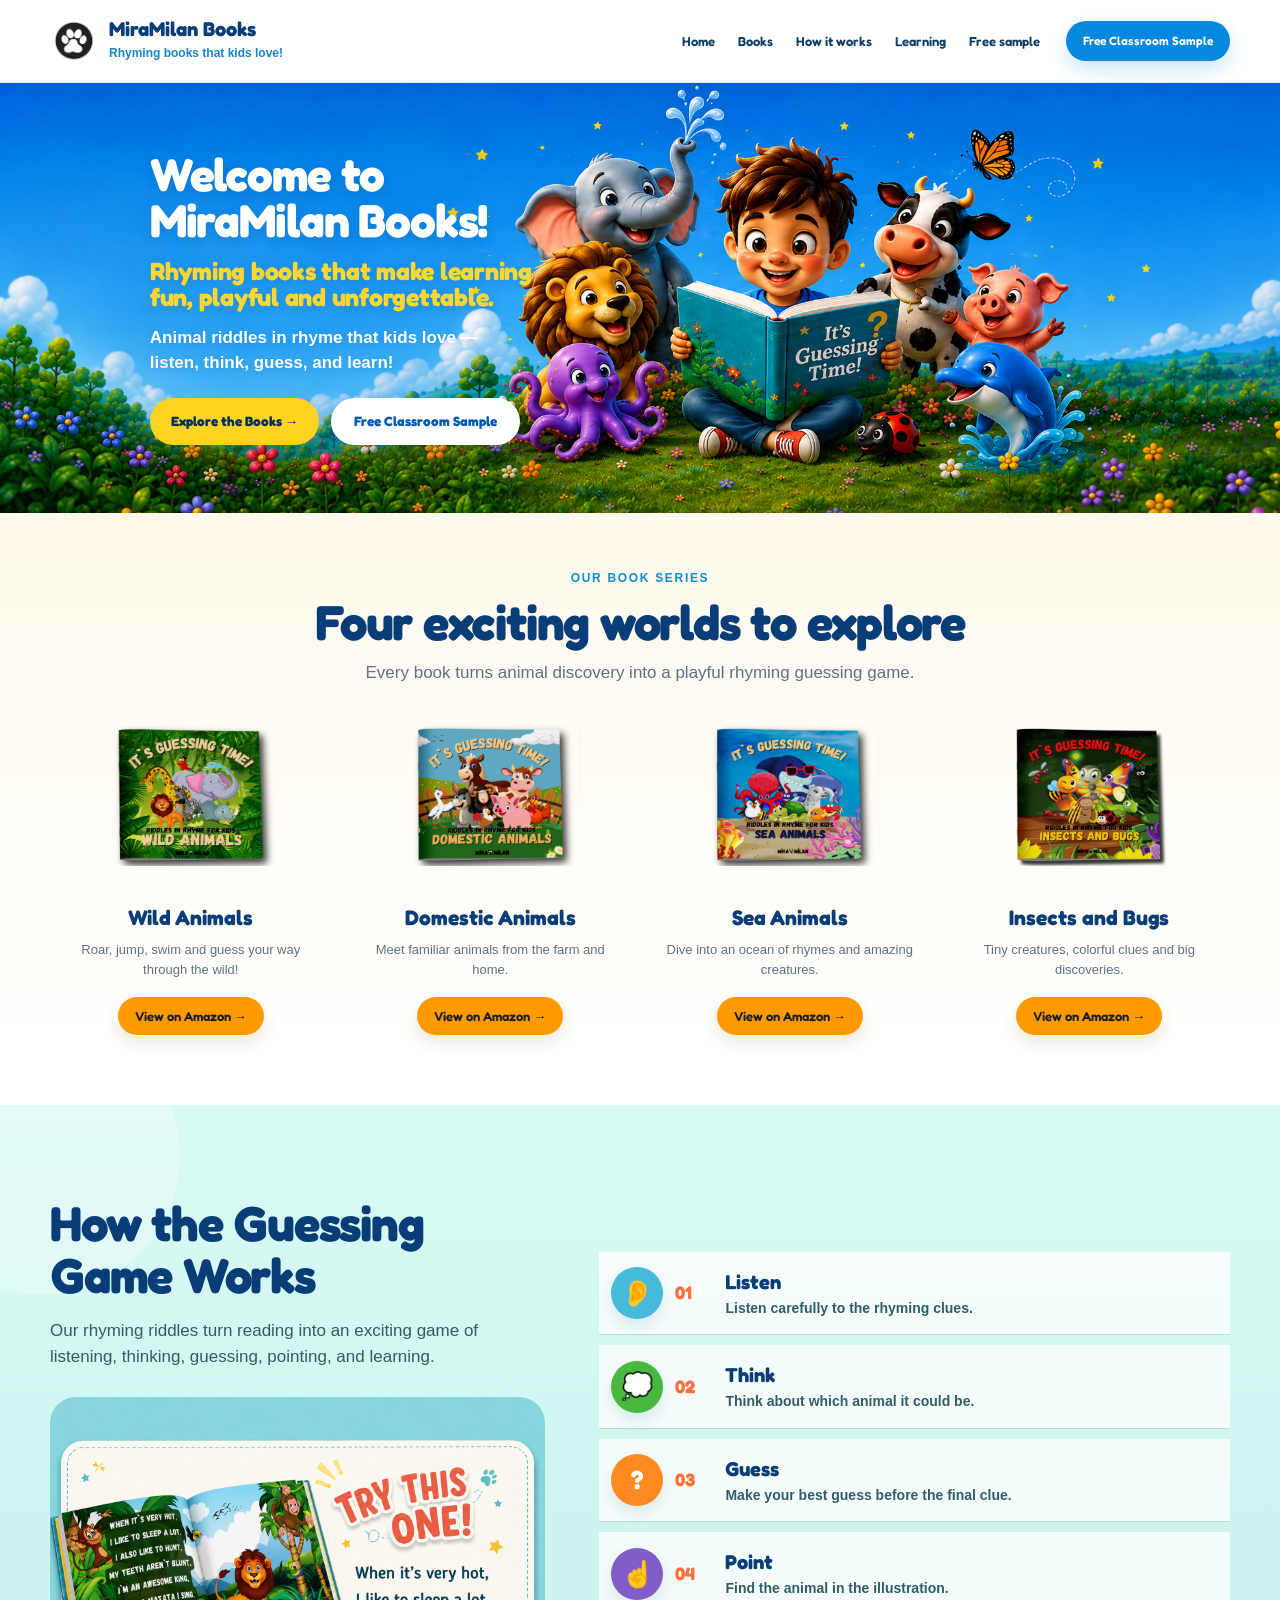
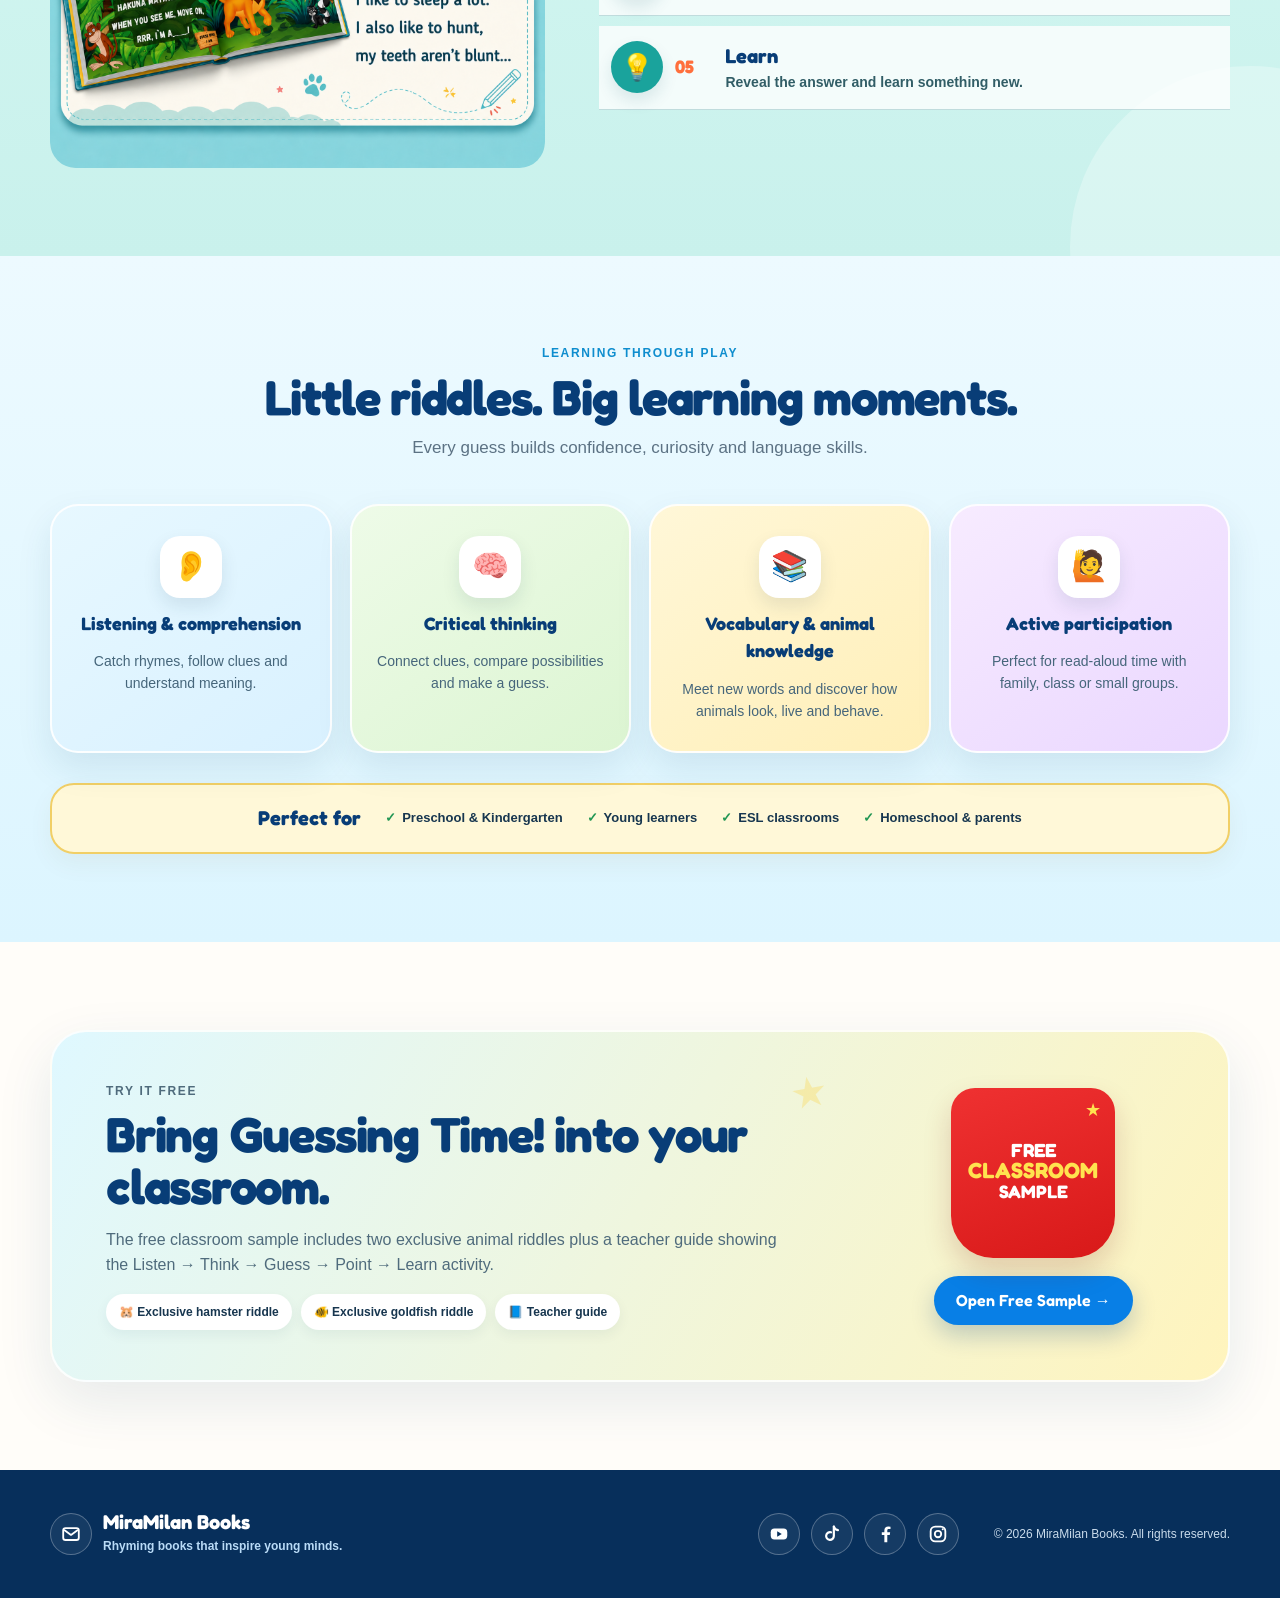
==== commit e1aa1a0b: "Use final riddle artwork and enlarge logo and covers" ====
--- a/index.html
+++ b/index.html
@@ -24,7 +24,7 @@
     .hero .button{font-family:"Fredoka","Trebuchet MS",Arial,sans-serif;font-size:13.5px;font-weight:700;min-height:47px;padding:11px 21px}
     .hero .primary{background:#ffd322;color:#082f5b;box-shadow:0 10px 24px rgba(82,75,0,.18)}
     .hero .glass{background:#fff;color:#075ab4;border:2px solid #fff;backdrop-filter:none;box-shadow:0 8px 20px rgba(0,62,130,.12)}
-    .header-logo{display:block;width:46px;height:46px;object-fit:contain;flex:0 0 46px}
+    .header-logo{display:block;width:48px;height:48px;object-fit:contain;flex:0 0 48px}
     .playful-steps{gap:10px}
     .playful-steps article{grid-template-columns:64px 50px 1fr;padding:15px 12px;background:rgba(255,255,255,.78)}
     .playful-steps .step-icon{width:52px;height:52px;font-size:26px}
@@ -32,23 +32,19 @@
     .playful-steps b{font-size:20px;font-weight:700}
     .playful-steps p{font-size:14px;font-weight:600;line-height:1.4}
     .footer-mail-icon{flex:0 0 42px}
-    .how-scene.riddle-showcase{display:grid;grid-template-columns:minmax(0,1.12fr) minmax(165px,.88fr);align-items:center;gap:18px;min-height:220px;padding:18px 20px;overflow:hidden}
-    .open-book-visual{display:flex;align-items:center;justify-content:center;min-width:0;height:184px}
-    .open-book-image{display:block;width:100%;height:100%;object-fit:contain;filter:drop-shadow(0 8px 10px rgba(30,70,80,.15))}
-    .riddle-showcase .scene-riddle{min-width:0;padding-right:2px}
-    .riddle-showcase .scene-riddle small{font-size:11px;font-weight:700;letter-spacing:.12em}
-    .riddle-showcase .scene-riddle p{font-family:"Fredoka","Trebuchet MS",Arial,sans-serif;font-size:18px;font-weight:600;line-height:1.28;color:#163d58;margin:9px 0 0}
+    .how-scene.riddle-art-card{display:block;min-height:0;padding:0;border:0;background:transparent;box-shadow:none;border-radius:26px;overflow:hidden}
+    .try-this-one-art{display:block;width:100%;height:auto;border-radius:24px;box-shadow:0 16px 35px rgba(25,105,117,.13)}
     @media(min-width:1001px){
       .books.section{padding:56px 0 70px}
       .books .section-head{margin-bottom:4px}
       .books .book-grid{margin-top:0}
       .books .cover-link{height:208px;max-width:345px;overflow:visible}
-      .books .book-cover-image{max-height:none;height:625px;width:auto;transform:translateX(10px)}
+      .books .book-cover-image{max-height:none;height:720px;width:auto;transform:translateX(10px)}
       .books .cover-link:hover .book-cover-image{transform:translateX(10px) translateY(-6px) scale(1.01)}
       .books .book-card h3{margin:4px 0 5px}
     }
     @media(max-width:1000px){.hero{height:520px;background-position:57% center}.hero-content{width:min(1180px,calc(100% - 38px));max-width:1180px;margin:auto;padding-left:0;padding-right:0}.hero-copy{width:44%;max-width:440px;transform:none}.hero h1{font-size:46px}.hero h2{font-size:26px}.hero-text{font-size:16px}.hero-overlay{background:linear-gradient(90deg,rgba(0,106,205,.16),rgba(0,106,205,.03) 48%,transparent 68%)}}
-    @media(max-width:680px){.hero{height:620px;background-size:auto 100%;background-position:62% center}.hero-overlay{background:linear-gradient(180deg,rgba(0,93,181,.82) 0%,rgba(0,93,181,.67) 48%,rgba(0,93,181,.22) 75%,transparent 100%)}.hero-content{align-items:flex-start}.hero-copy{width:100%;max-width:390px;padding-top:58px}.hero h1{font-size:42px}.hero h2{font-size:26px}.hero-text{font-size:16px}.hero-actions .button{width:auto;max-width:none}.header-logo{width:40px;height:40px;flex-basis:40px}.playful-steps article{grid-template-columns:54px 42px 1fr;padding:12px 6px}.playful-steps .step-icon{width:44px;height:44px;font-size:22px}.playful-steps b{font-size:18px}.playful-steps p{font-size:13px}.how-scene.riddle-showcase{grid-template-columns:46% 54%;gap:10px;padding:14px 14px;min-height:220px}.open-book-visual{height:152px}.riddle-showcase .scene-riddle p{font-size:14px;line-height:1.3}.riddle-showcase .scene-riddle small{font-size:9px}}
+    @media(max-width:680px){.hero{height:620px;background-size:auto 100%;background-position:62% center}.hero-overlay{background:linear-gradient(180deg,rgba(0,93,181,.82) 0%,rgba(0,93,181,.67) 48%,rgba(0,93,181,.22) 75%,transparent 100%)}.hero-content{align-items:flex-start}.hero-copy{width:100%;max-width:390px;padding-top:58px}.hero h1{font-size:42px}.hero h2{font-size:26px}.hero-text{font-size:16px}.hero-actions .button{width:auto;max-width:none}.header-logo{width:42px;height:42px;flex-basis:42px}.playful-steps article{grid-template-columns:54px 42px 1fr;padding:12px 6px}.playful-steps .step-icon{width:44px;height:44px;font-size:22px}.playful-steps b{font-size:18px}.playful-steps p{font-size:13px}}
   </style>
 </head>
 <body>
@@ -94,14 +90,8 @@
     <div class="how-intro">
       <h2>How the Guessing Game Works</h2>
       <p class="lead">Our rhyming riddles turn reading into an exciting game of listening, thinking, guessing, pointing, and learning.</p>
-      <div class="how-scene riddle-showcase" aria-label="Example animal riddle from It's Guessing Time!">
-        <div class="open-book-visual">
-          <img class="open-book-image" src="open-book-riddle.png.png" alt="Open MiraMilan Books riddle book">
-        </div>
-        <div class="scene-riddle">
-          <small>TRY THIS ONE</small>
-          <p>When it’s very hot,<br>I like to sleep a lot.<br>I also like to hunt,<br>my teeth aren’t blunt.</p>
-        </div>
+      <div class="how-scene riddle-art-card" aria-label="Example animal riddle from It's Guessing Time!">
+        <img class="try-this-one-art" src="try-this-one-final.png" alt="Try This One lion riddle from MiraMilan Books">
       </div>
     </div>
     <div class="step-list playful-steps">
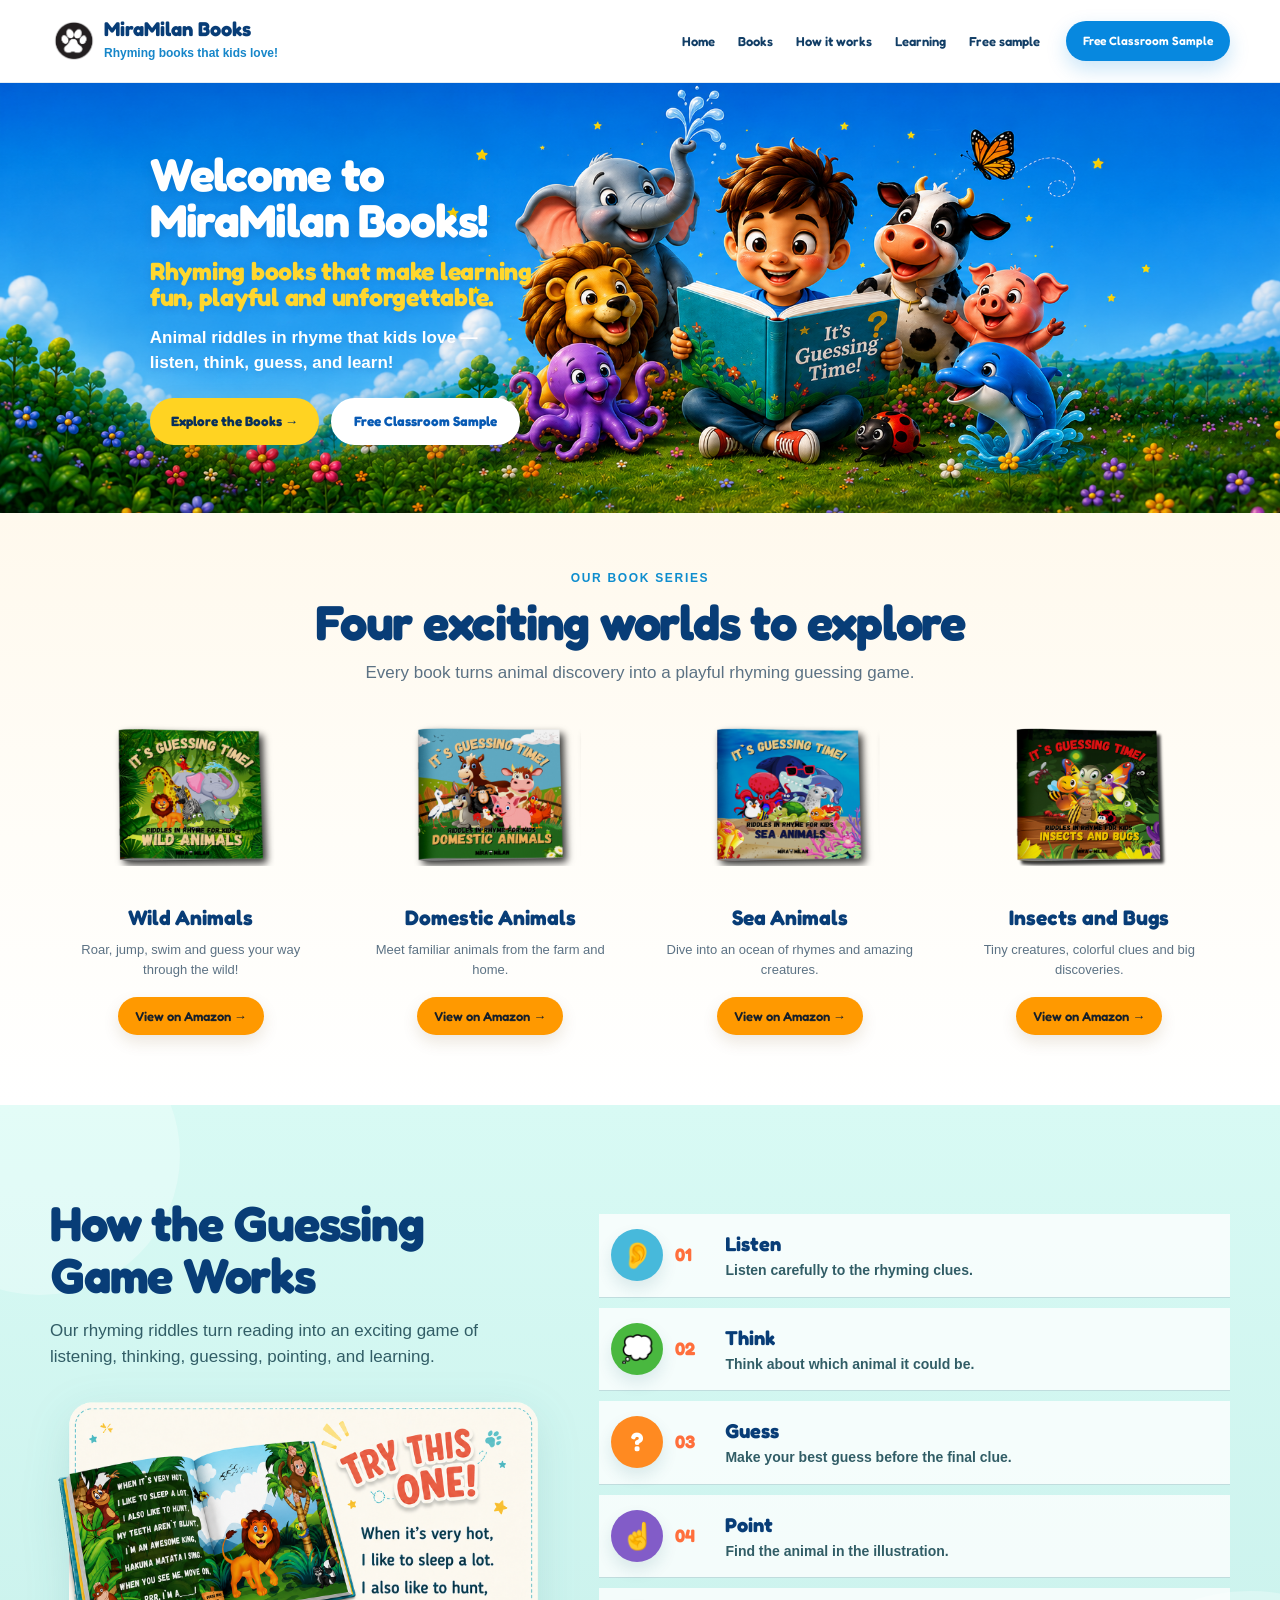
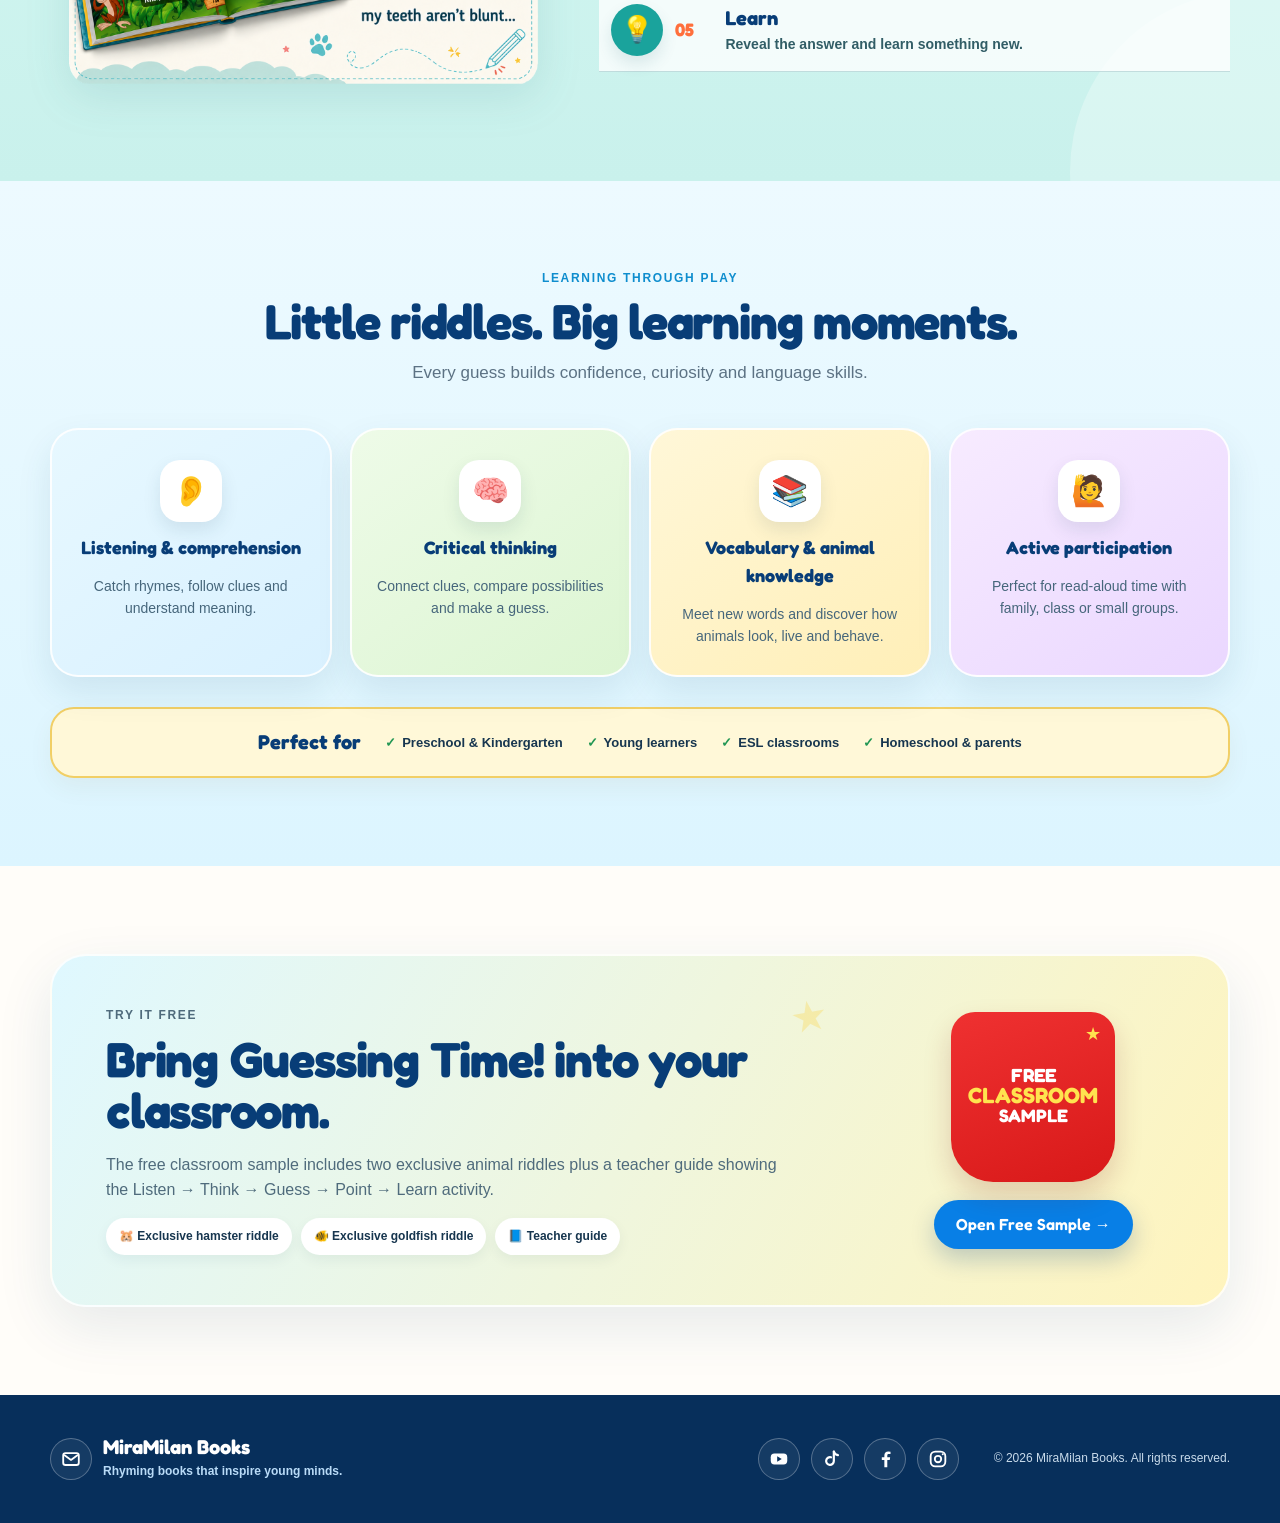
==== commit 03b41837: "Swap final riddle art and tighten header spacing" ====
--- a/index.html
+++ b/index.html
@@ -24,6 +24,7 @@
     .hero .button{font-family:"Fredoka","Trebuchet MS",Arial,sans-serif;font-size:13.5px;font-weight:700;min-height:47px;padding:11px 21px}
     .hero .primary{background:#ffd322;color:#082f5b;box-shadow:0 10px 24px rgba(82,75,0,.18)}
     .hero .glass{background:#fff;color:#075ab4;border:2px solid #fff;backdrop-filter:none;box-shadow:0 8px 20px rgba(0,62,130,.12)}
+    .site-header .brand{gap:6px}
     .header-logo{display:block;width:48px;height:48px;object-fit:contain;flex:0 0 48px}
     .playful-steps{gap:10px}
     .playful-steps article{grid-template-columns:64px 50px 1fr;padding:15px 12px;background:rgba(255,255,255,.78)}
@@ -32,19 +33,19 @@
     .playful-steps b{font-size:20px;font-weight:700}
     .playful-steps p{font-size:14px;font-weight:600;line-height:1.4}
     .footer-mail-icon{flex:0 0 42px}
-    .how-scene.riddle-art-card{display:block;min-height:0;padding:0;border:0;background:transparent;box-shadow:none;border-radius:26px;overflow:hidden}
-    .try-this-one-art{display:block;width:100%;height:auto;border-radius:24px;box-shadow:0 16px 35px rgba(25,105,117,.13)}
+    .how-scene.riddle-art-card{display:block;min-height:0;padding:0;border:0;background:transparent;box-shadow:none;border-radius:0;overflow:visible}
+    .try-this-one-art{display:block;width:100%;height:auto;border-radius:0;box-shadow:none;filter:drop-shadow(0 12px 22px rgba(25,105,117,.12))}
     @media(min-width:1001px){
       .books.section{padding:56px 0 70px}
       .books .section-head{margin-bottom:4px}
       .books .book-grid{margin-top:0}
       .books .cover-link{height:208px;max-width:345px;overflow:visible}
-      .books .book-cover-image{max-height:none;height:720px;width:auto;transform:translateX(10px)}
+      .books .book-cover-image{max-height:none;height:828px;width:auto;transform:translateX(10px)}
       .books .cover-link:hover .book-cover-image{transform:translateX(10px) translateY(-6px) scale(1.01)}
       .books .book-card h3{margin:4px 0 5px}
     }
     @media(max-width:1000px){.hero{height:520px;background-position:57% center}.hero-content{width:min(1180px,calc(100% - 38px));max-width:1180px;margin:auto;padding-left:0;padding-right:0}.hero-copy{width:44%;max-width:440px;transform:none}.hero h1{font-size:46px}.hero h2{font-size:26px}.hero-text{font-size:16px}.hero-overlay{background:linear-gradient(90deg,rgba(0,106,205,.16),rgba(0,106,205,.03) 48%,transparent 68%)}}
-    @media(max-width:680px){.hero{height:620px;background-size:auto 100%;background-position:62% center}.hero-overlay{background:linear-gradient(180deg,rgba(0,93,181,.82) 0%,rgba(0,93,181,.67) 48%,rgba(0,93,181,.22) 75%,transparent 100%)}.hero-content{align-items:flex-start}.hero-copy{width:100%;max-width:390px;padding-top:58px}.hero h1{font-size:42px}.hero h2{font-size:26px}.hero-text{font-size:16px}.hero-actions .button{width:auto;max-width:none}.header-logo{width:42px;height:42px;flex-basis:42px}.playful-steps article{grid-template-columns:54px 42px 1fr;padding:12px 6px}.playful-steps .step-icon{width:44px;height:44px;font-size:22px}.playful-steps b{font-size:18px}.playful-steps p{font-size:13px}}
+    @media(max-width:680px){.hero{height:620px;background-size:auto 100%;background-position:62% center}.hero-overlay{background:linear-gradient(180deg,rgba(0,93,181,.82) 0%,rgba(0,93,181,.67) 48%,rgba(0,93,181,.22) 75%,transparent 100%)}.hero-content{align-items:flex-start}.hero-copy{width:100%;max-width:390px;padding-top:58px}.hero h1{font-size:42px}.hero h2{font-size:26px}.hero-text{font-size:16px}.hero-actions .button{width:auto;max-width:none}.site-header .brand{gap:5px}.header-logo{width:42px;height:42px;flex-basis:42px}.playful-steps article{grid-template-columns:54px 42px 1fr;padding:12px 6px}.playful-steps .step-icon{width:44px;height:44px;font-size:22px}.playful-steps b{font-size:18px}.playful-steps p{font-size:13px}}
   </style>
 </head>
 <body>
@@ -91,7 +92,7 @@
       <h2>How the Guessing Game Works</h2>
       <p class="lead">Our rhyming riddles turn reading into an exciting game of listening, thinking, guessing, pointing, and learning.</p>
       <div class="how-scene riddle-art-card" aria-label="Example animal riddle from It's Guessing Time!">
-        <img class="try-this-one-art" src="try-this-one-final.png" alt="Try This One lion riddle from MiraMilan Books">
+        <img class="try-this-one-art" src="try-this-one-final2.png" alt="Try This One lion riddle from MiraMilan Books">
       </div>
     </div>
     <div class="step-list playful-steps">
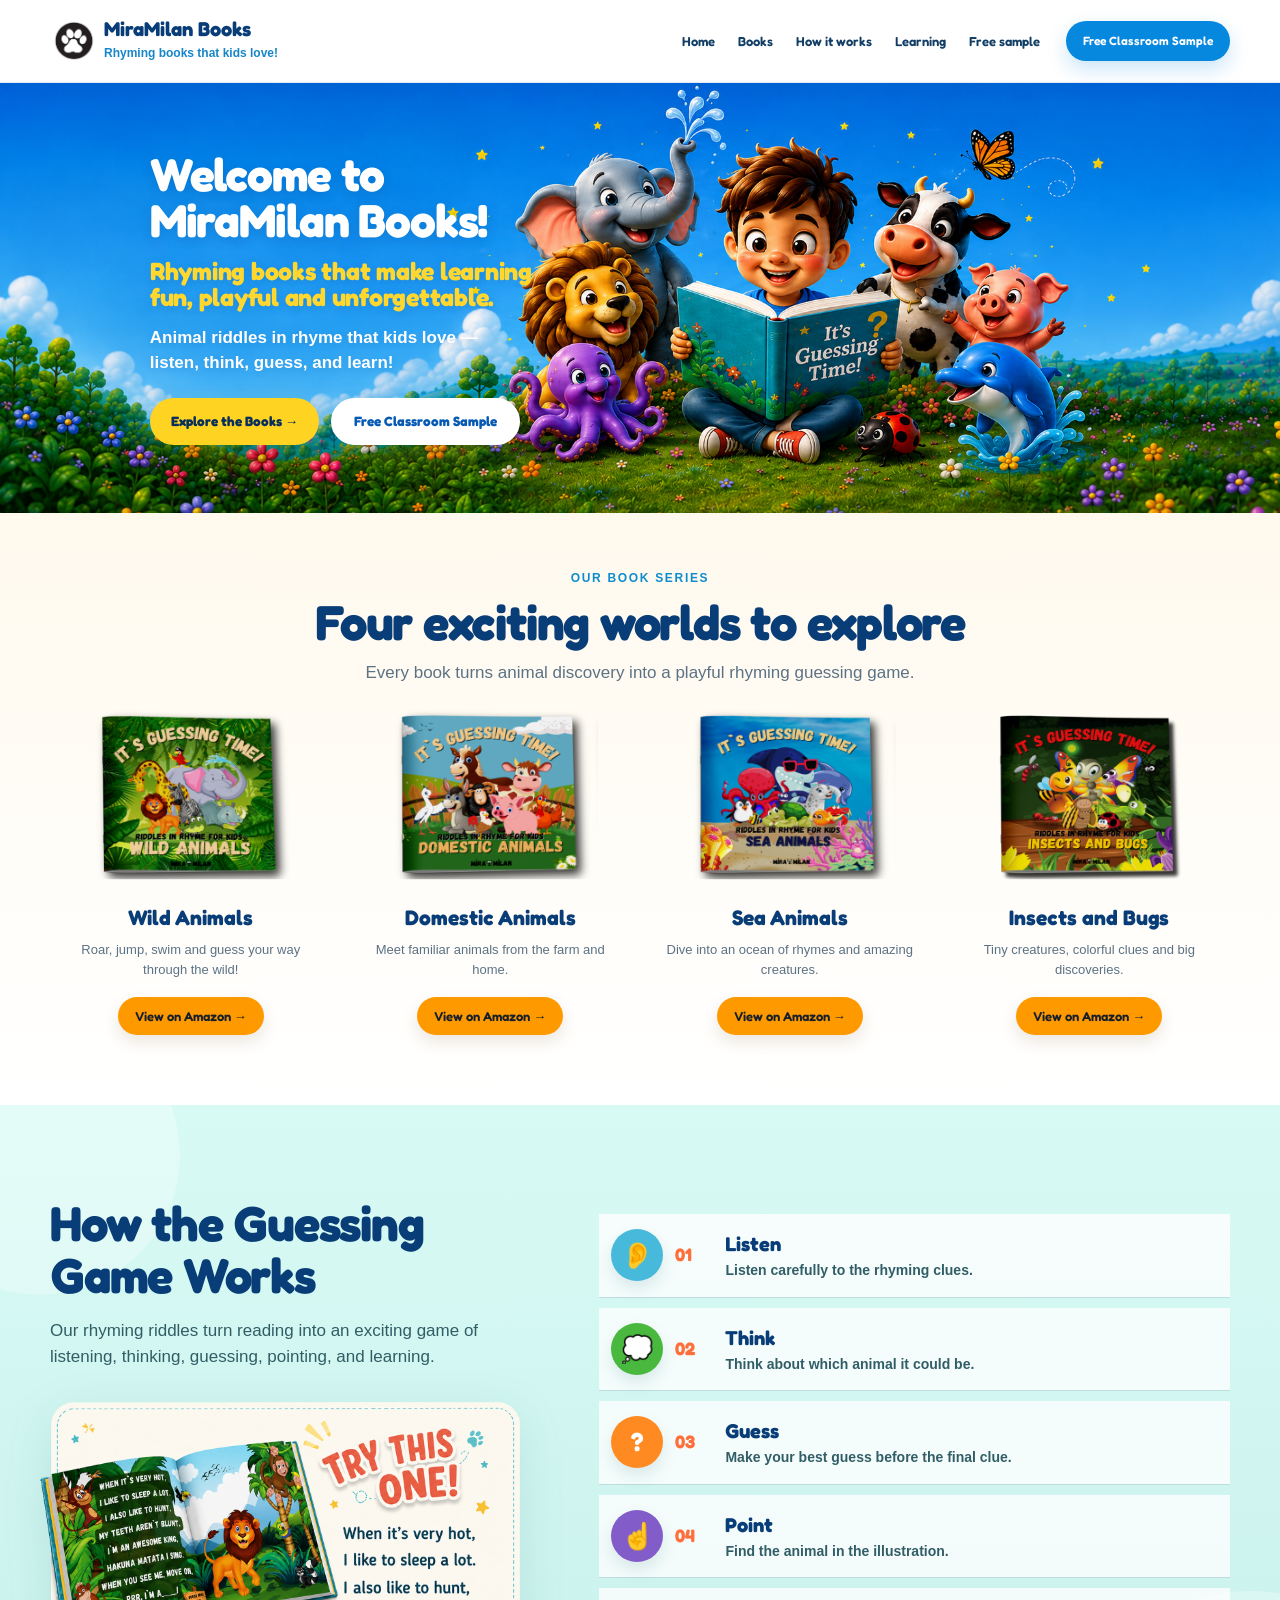
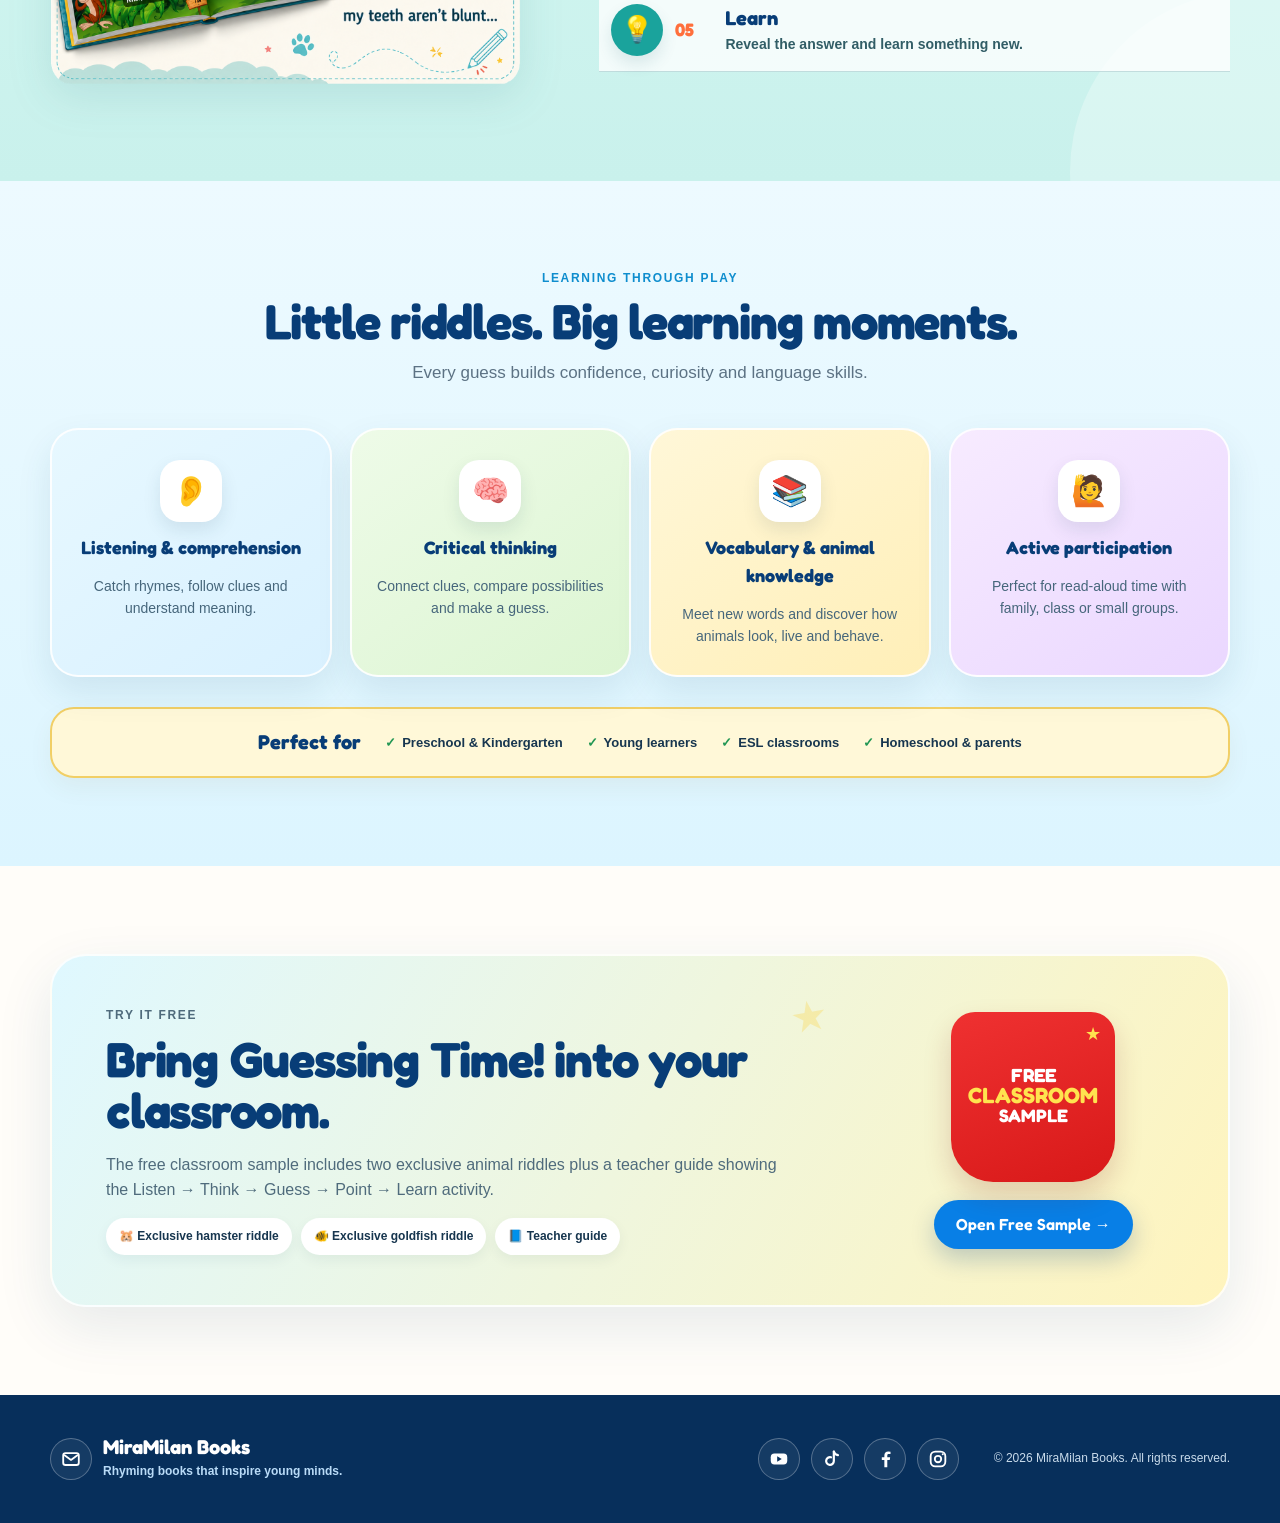
==== commit 43c616ea: "Link header logo to Amazon and enlarge book covers" ====
--- a/index.html
+++ b/index.html
@@ -25,7 +25,10 @@
     .hero .primary{background:#ffd322;color:#082f5b;box-shadow:0 10px 24px rgba(82,75,0,.18)}
     .hero .glass{background:#fff;color:#075ab4;border:2px solid #fff;backdrop-filter:none;box-shadow:0 8px 20px rgba(0,62,130,.12)}
     .site-header .brand{gap:6px}
+    .header-logo-link{display:block;flex:0 0 48px;line-height:0;border-radius:50%;cursor:pointer}
+    .header-logo-link:focus-visible{outline:3px solid #ffd322;outline-offset:3px}
     .header-logo{display:block;width:48px;height:48px;object-fit:contain;flex:0 0 48px}
+    .brand-home{display:block;color:inherit;text-decoration:none}
     .playful-steps{gap:10px}
     .playful-steps article{grid-template-columns:64px 50px 1fr;padding:15px 12px;background:rgba(255,255,255,.78)}
     .playful-steps .step-icon{width:52px;height:52px;font-size:26px}
@@ -34,28 +37,30 @@
     .playful-steps p{font-size:14px;font-weight:600;line-height:1.4}
     .footer-mail-icon{flex:0 0 42px}
     .how-scene.riddle-art-card{display:block;min-height:0;padding:0;border:0;background:transparent;box-shadow:none;border-radius:0;overflow:visible}
-    .try-this-one-art{display:block;width:100%;height:auto;border-radius:0;box-shadow:none;filter:drop-shadow(0 12px 22px rgba(25,105,117,.12))}
+    .try-this-one-art{display:block;width:100%;height:auto;border-radius:0;box-shadow:none;filter:drop-shadow(0 12px 22px rgba(25,105,117,.12));transform:translateX(-18px)}
     @media(min-width:1001px){
       .books.section{padding:56px 0 70px}
       .books .section-head{margin-bottom:4px}
       .books .book-grid{margin-top:0}
       .books .cover-link{height:208px;max-width:345px;overflow:visible}
-      .books .book-cover-image{max-height:none;height:828px;width:auto;transform:translateX(10px)}
-      .books .cover-link:hover .book-cover-image{transform:translateX(10px) translateY(-6px) scale(1.01)}
+      .books .book-cover-image{max-height:none;height:828px;width:auto;transform:translateX(10px) scale(1.2);transform-origin:center center}
+      .books .cover-link:hover .book-cover-image{transform:translateX(10px) translateY(-6px) scale(1.212)}
       .books .book-card h3{margin:4px 0 5px}
     }
     @media(max-width:1000px){.hero{height:520px;background-position:57% center}.hero-content{width:min(1180px,calc(100% - 38px));max-width:1180px;margin:auto;padding-left:0;padding-right:0}.hero-copy{width:44%;max-width:440px;transform:none}.hero h1{font-size:46px}.hero h2{font-size:26px}.hero-text{font-size:16px}.hero-overlay{background:linear-gradient(90deg,rgba(0,106,205,.16),rgba(0,106,205,.03) 48%,transparent 68%)}}
-    @media(max-width:680px){.hero{height:620px;background-size:auto 100%;background-position:62% center}.hero-overlay{background:linear-gradient(180deg,rgba(0,93,181,.82) 0%,rgba(0,93,181,.67) 48%,rgba(0,93,181,.22) 75%,transparent 100%)}.hero-content{align-items:flex-start}.hero-copy{width:100%;max-width:390px;padding-top:58px}.hero h1{font-size:42px}.hero h2{font-size:26px}.hero-text{font-size:16px}.hero-actions .button{width:auto;max-width:none}.site-header .brand{gap:5px}.header-logo{width:42px;height:42px;flex-basis:42px}.playful-steps article{grid-template-columns:54px 42px 1fr;padding:12px 6px}.playful-steps .step-icon{width:44px;height:44px;font-size:22px}.playful-steps b{font-size:18px}.playful-steps p{font-size:13px}}
+    @media(max-width:680px){.hero{height:620px;background-size:auto 100%;background-position:62% center}.hero-overlay{background:linear-gradient(180deg,rgba(0,93,181,.82) 0%,rgba(0,93,181,.67) 48%,rgba(0,93,181,.22) 75%,transparent 100%)}.hero-content{align-items:flex-start}.hero-copy{width:100%;max-width:390px;padding-top:58px}.hero h1{font-size:42px}.hero h2{font-size:26px}.hero-text{font-size:16px}.hero-actions .button{width:auto;max-width:none}.site-header .brand{gap:5px}.header-logo-link{flex-basis:42px}.header-logo{width:42px;height:42px;flex-basis:42px}.try-this-one-art{transform:translateX(-8px)}.playful-steps article{grid-template-columns:54px 42px 1fr;padding:12px 6px}.playful-steps .step-icon{width:44px;height:44px;font-size:22px}.playful-steps b{font-size:18px}.playful-steps p{font-size:13px}}
   </style>
 </head>
 <body>
 <a class="skip-link" href="#main">Skip to content</a>
 <header class="site-header">
   <div class="wrap nav-wrap">
-    <a class="brand" href="#top" aria-label="MiraMilan Books home">
-      <img class="header-logo" src="miramilan-logo.png.png" alt="MiraMilan Books logo">
-      <span><strong>MiraMilan Books</strong><small>Rhyming books that kids love!</small></span>
-    </a>
+    <div class="brand">
+      <a class="header-logo-link" href="https://www.amazon.com/dp/B0CFTQTJS8?binding=kindle_edition&amp;ref_=ast_author_bsi" target="_blank" rel="noopener noreferrer" aria-label="View the It's Guessing Time! book series on Amazon" title="View the It's Guessing Time! series on Amazon">
+        <img class="header-logo" src="miramilan-logo.png.png" alt="MiraMilan Books logo">
+      </a>
+      <a class="brand-home" href="#top" aria-label="MiraMilan Books home"><span><strong>MiraMilan Books</strong><small>Rhyming books that kids love!</small></span></a>
+    </div>
     <nav aria-label="Primary navigation">
       <a href="#top">Home</a><a href="#books">Books</a><a href="#how">How it works</a><a href="#learning">Learning</a><a href="#sample">Free sample</a>
     </nav>
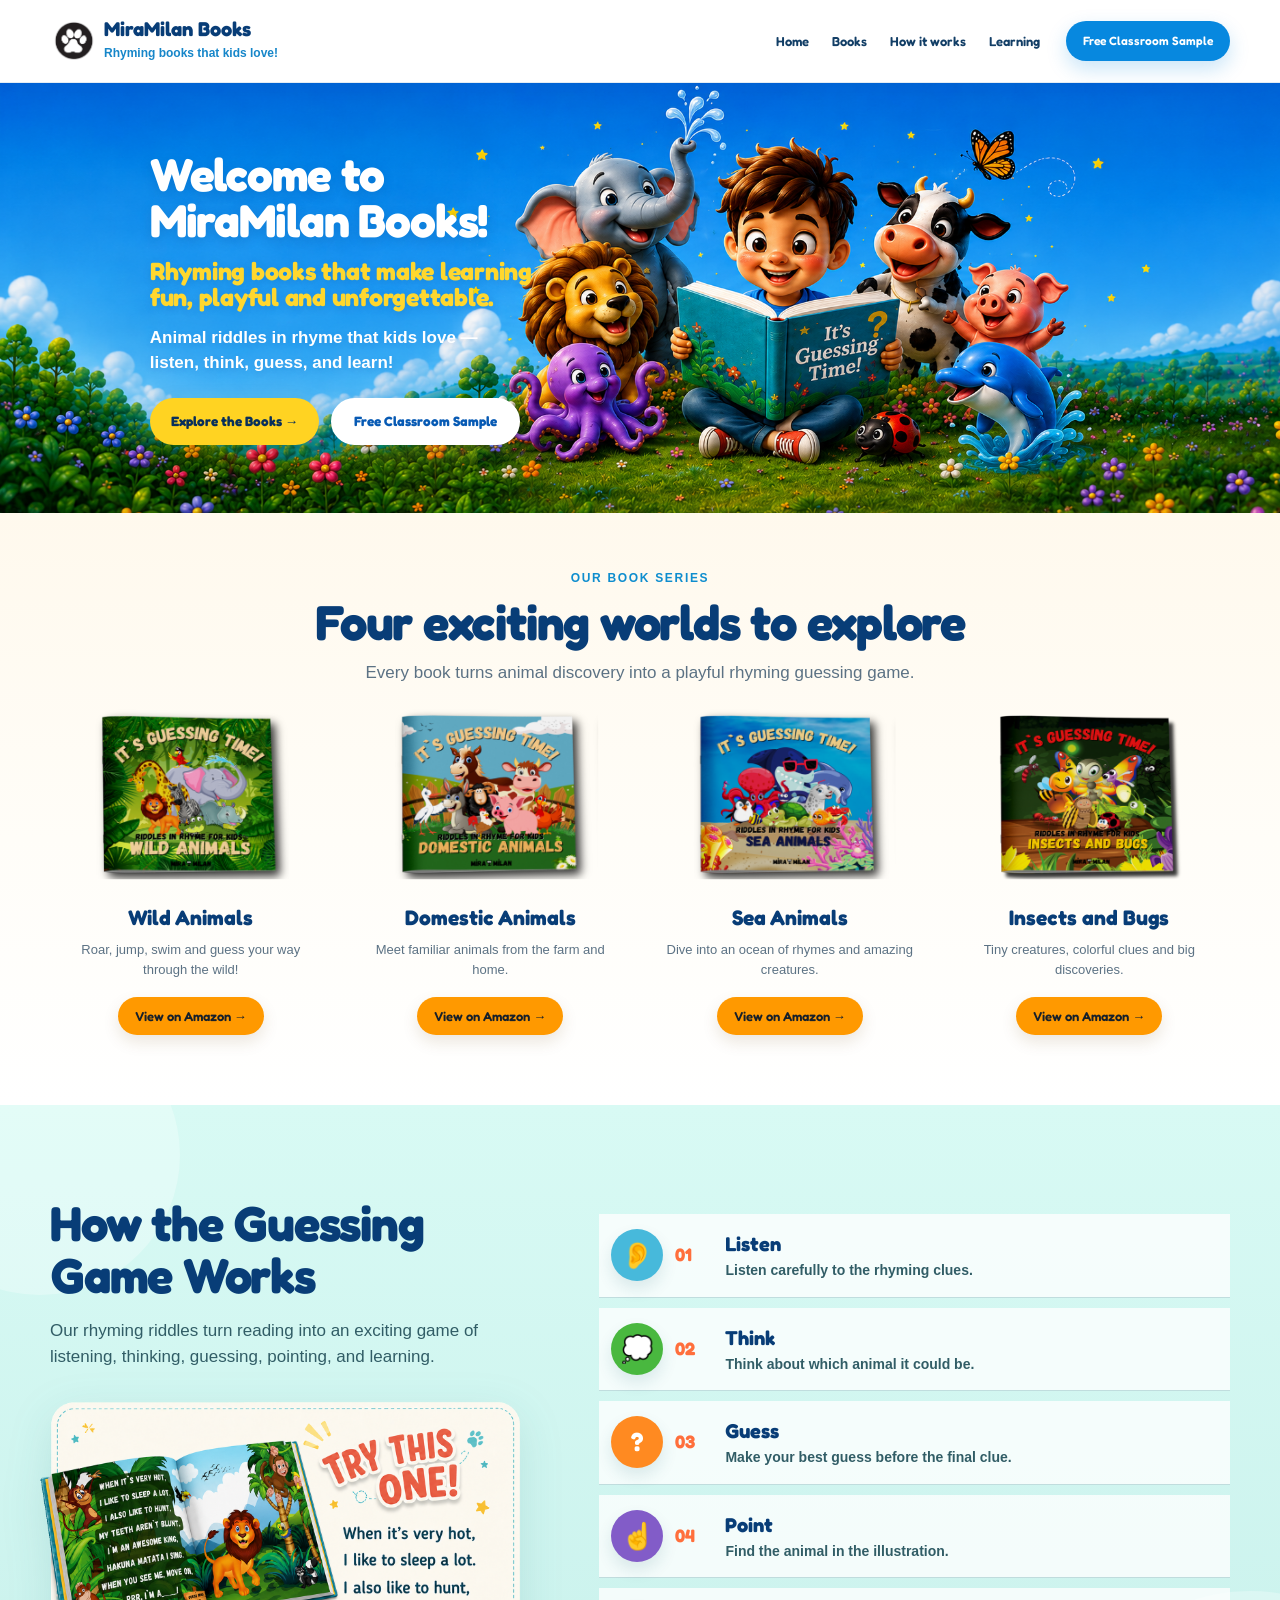
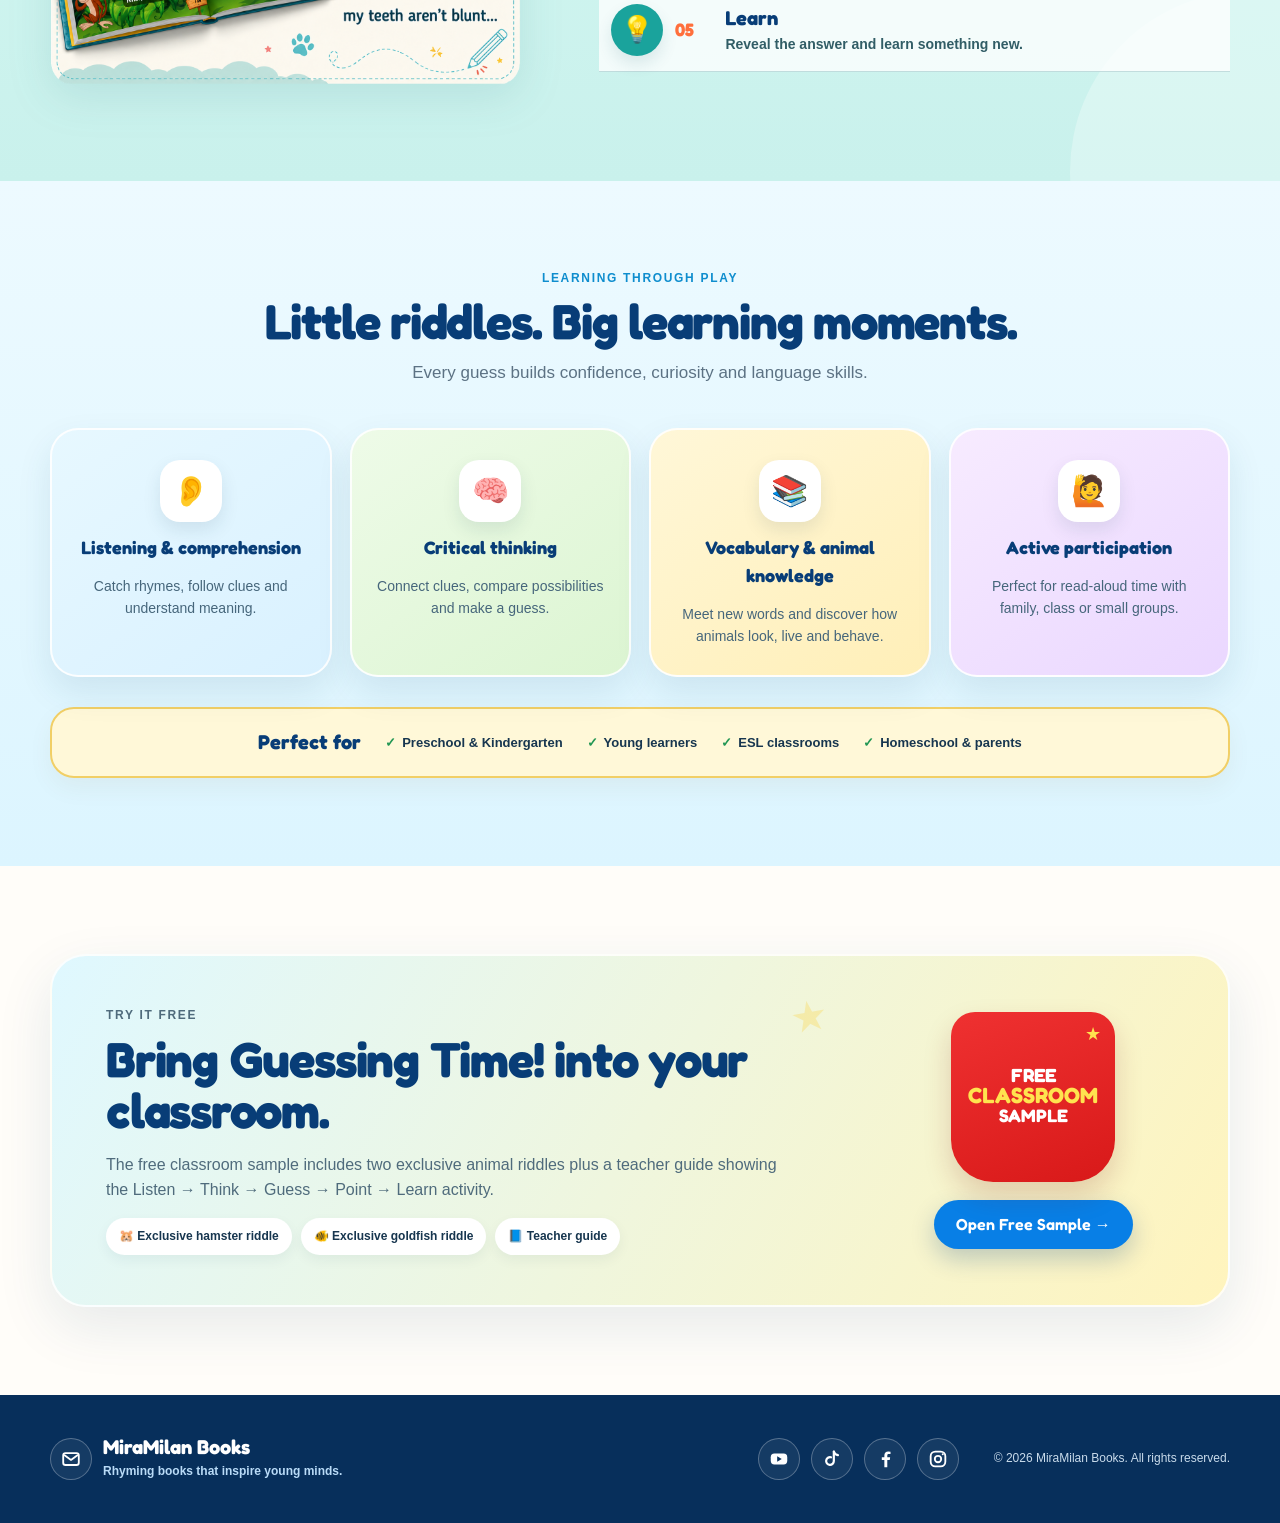
==== commit 32d79515: "Remove duplicate free sample nav link" ====
--- a/index.html
+++ b/index.html
@@ -62,7 +62,7 @@
       <a class="brand-home" href="#top" aria-label="MiraMilan Books home"><span><strong>MiraMilan Books</strong><small>Rhyming books that kids love!</small></span></a>
     </div>
     <nav aria-label="Primary navigation">
-      <a href="#top">Home</a><a href="#books">Books</a><a href="#how">How it works</a><a href="#learning">Learning</a><a href="#sample">Free sample</a>
+      <a href="#top">Home</a><a href="#books">Books</a><a href="#how">How it works</a><a href="#learning">Learning</a>
     </nav>
     <a class="nav-cta" href="#sample">Free Classroom Sample</a>
   </div>
